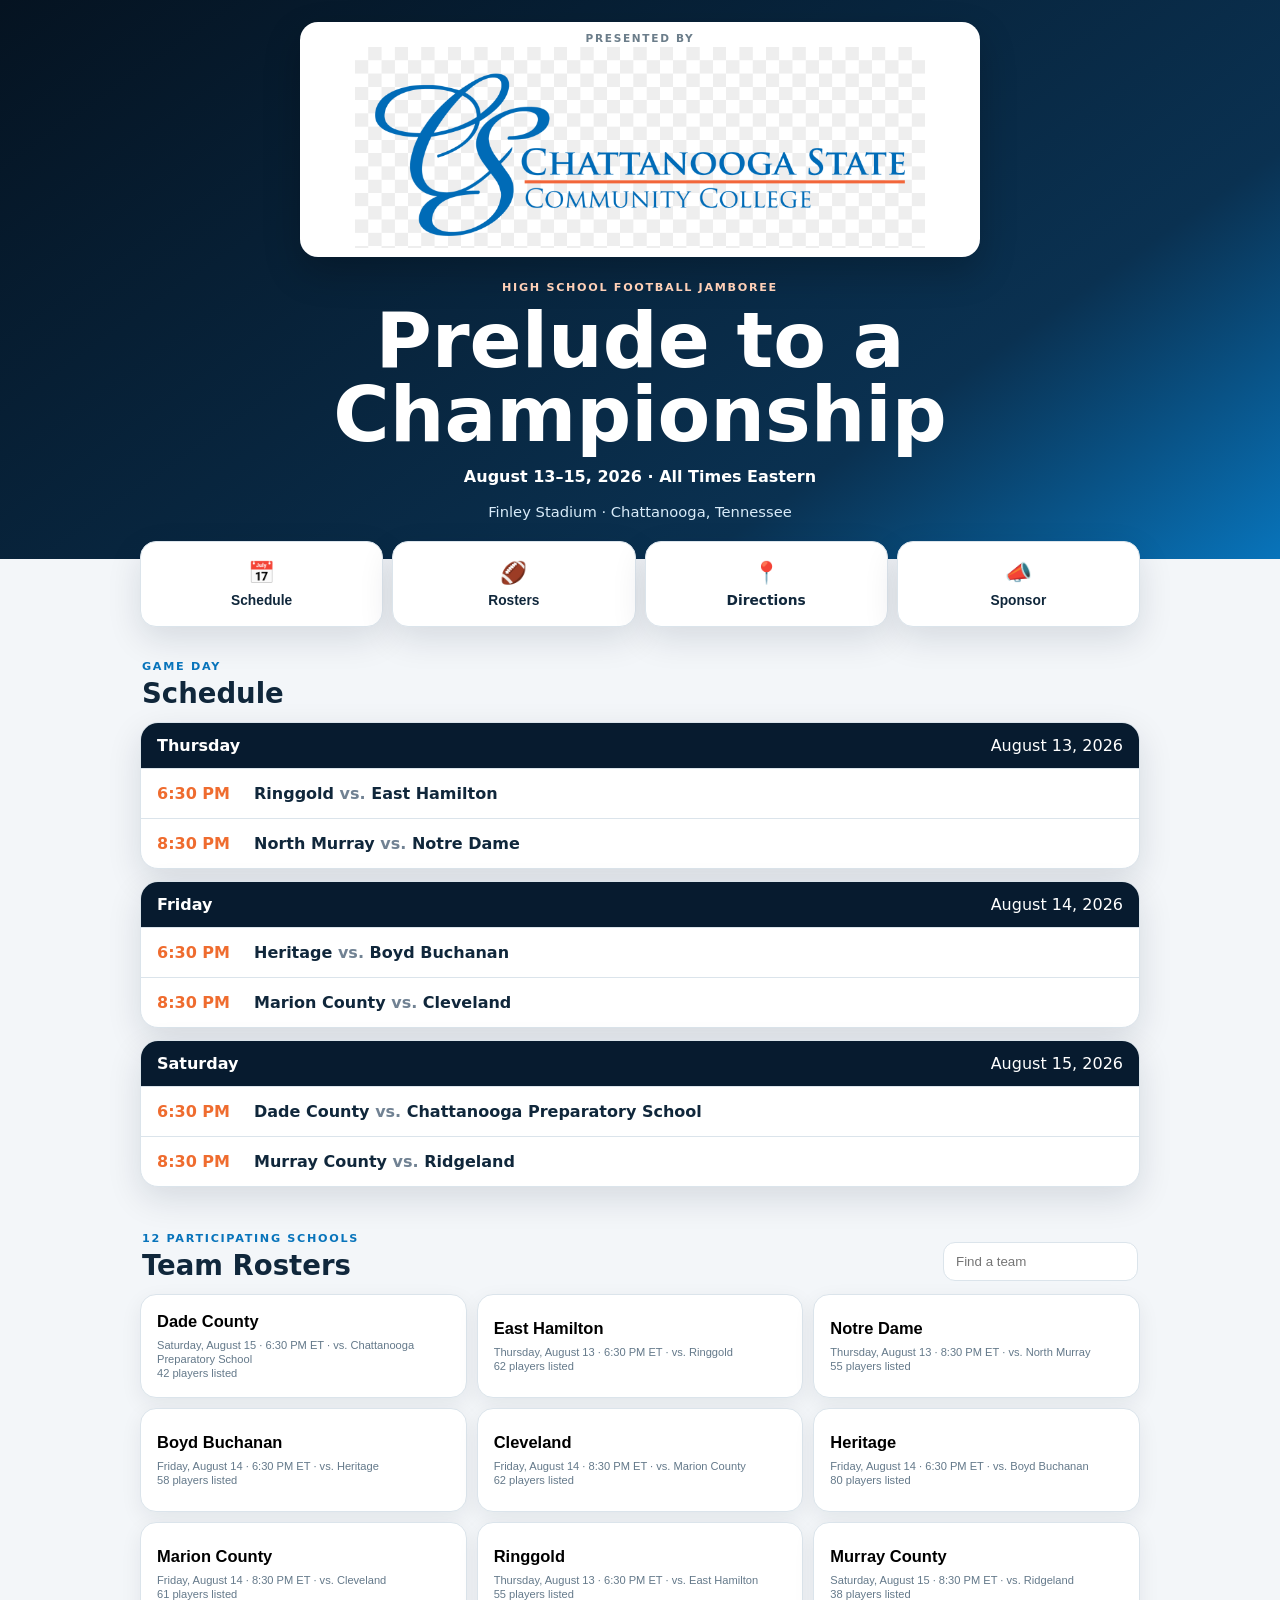
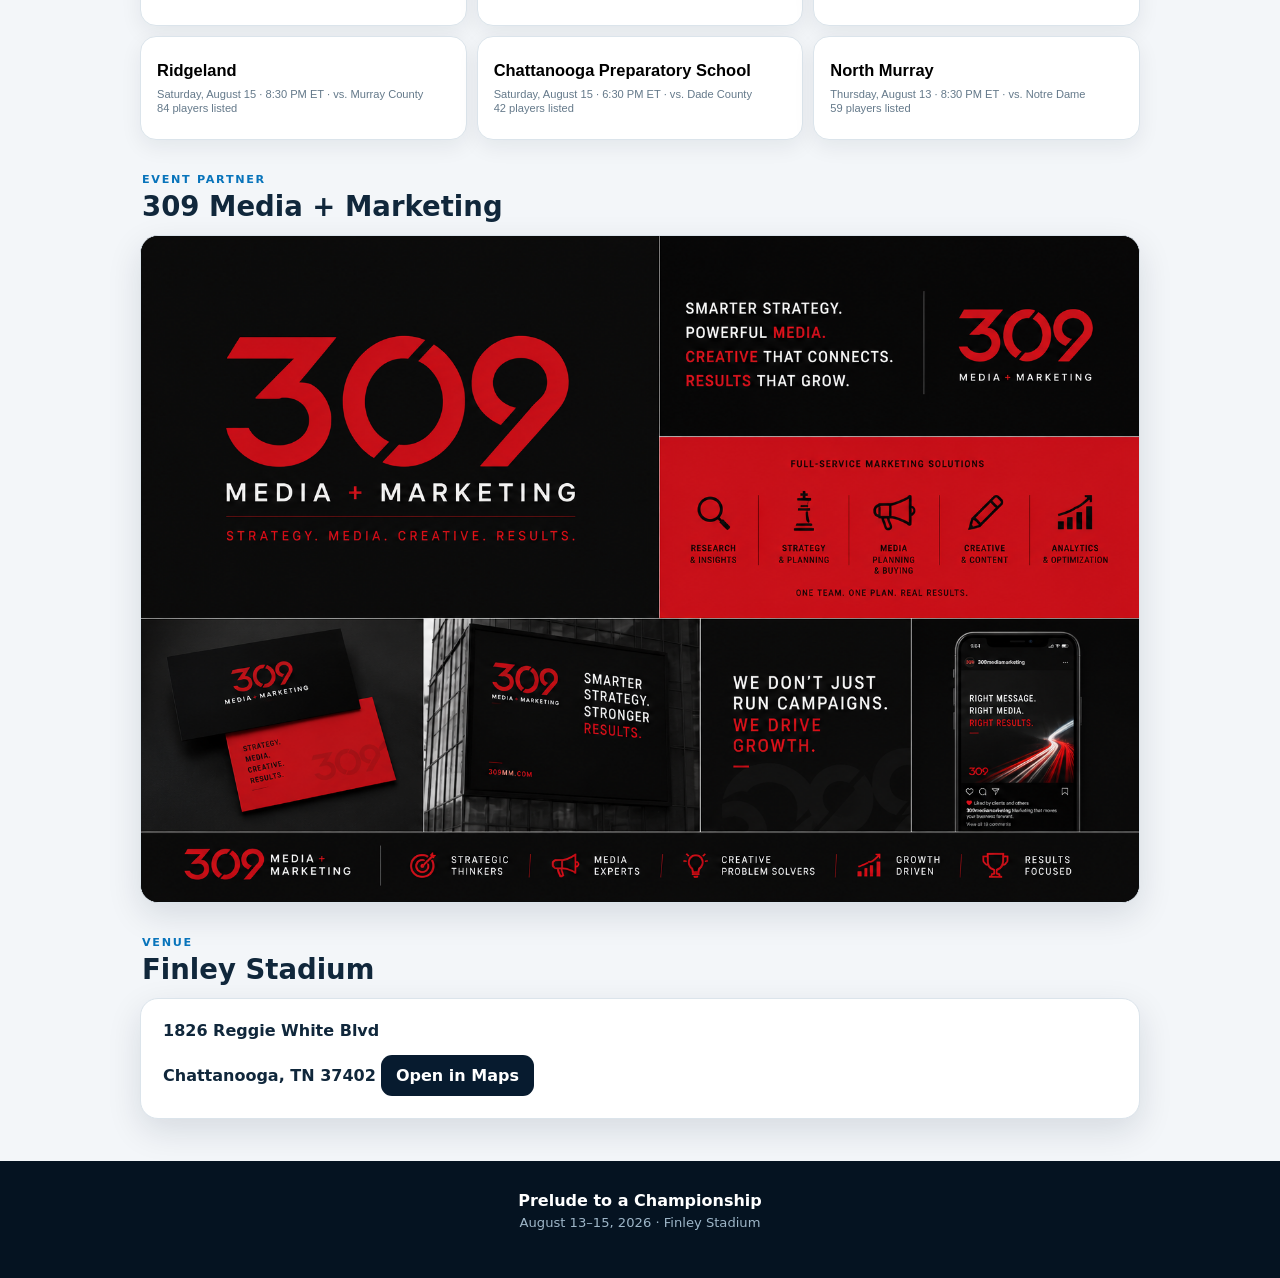
==== index.html @ 8097f587 "Add files via upload" ====
<!doctype html>
<html lang="en">
<head>
<meta charset="utf-8">
<meta name="viewport" content="width=device-width,initial-scale=1,viewport-fit=cover">
<meta name="theme-color" content="#071b2f">
<title>Prelude to a Championship</title>
<link rel="manifest" href="manifest.webmanifest">
<link rel="stylesheet" href="styles.css">
</head>
<body>
<header class="hero">
  <div class="sponsor-card">
    <span>Presented by</span>
    <img src="chattanooga-state.png" alt="Chattanooga State Community College">
  </div>
  <div class="eyebrow">High School Football Jamboree</div>
  <h1>Prelude to a Championship</h1>
  <p class="date">August 13–15, 2026 · All Times Eastern</p>
  <a class="venue" target="_blank" rel="noopener"
     href="https://www.google.com/maps/search/?api=1&query=Finley+Stadium+1826+Reggie+White+Blvd+Chattanooga+TN+37402">
     Finley Stadium · Chattanooga, Tennessee
  </a>
</header>

<main>
  <section class="quick-grid">
    <button data-go="schedule">📅<strong>Schedule</strong></button>
    <button data-go="teams">🏈<strong>Rosters</strong></button>
    <a target="_blank" rel="noopener" href="https://www.google.com/maps/search/?api=1&query=Finley+Stadium+1826+Reggie+White+Blvd+Chattanooga+TN+37402">📍<strong>Directions</strong></a>
    <button data-go="sponsor">📣<strong>Sponsor</strong></button>
  </section>

  <section class="section" id="schedule">
    <div class="heading"><div><span class="kicker">Game day</span><h2>Schedule</h2></div></div>
    <div id="scheduleList"></div>
  </section>

  <section class="section" id="teams">
    <div class="heading">
      <div><span class="kicker">12 participating schools</span><h2>Team Rosters</h2></div>
      <input id="teamSearch" type="search" placeholder="Find a team">
    </div>
    <div class="team-grid" id="teamGrid"></div>
  </section>

  <section class="section" id="sponsor">
    <div class="heading"><div><span class="kicker">Event partner</span><h2>309 Media + Marketing</h2></div></div>
    <div class="sponsor-panel sponsor-309">
      <img src="309-media-marketing.png" alt="309 Media + Marketing">
    </div>
  </section>

  <section class="section">
    <div class="heading"><div><span class="kicker">Venue</span><h2>Finley Stadium</h2></div></div>
    <div class="venue-card">
      <strong>1826 Reggie White Blvd<br>Chattanooga, TN 37402</strong>
      <a target="_blank" rel="noopener" href="https://www.google.com/maps/search/?api=1&query=Finley+Stadium+1826+Reggie+White+Blvd+Chattanooga+TN+37402">Open in Maps</a>
    </div>
  </section>
</main>

<dialog id="rosterDialog">
  <div class="dialog-head">
    <div><span class="kicker">Official 2026 roster</span><h2 id="teamName"></h2><p id="matchup"></p></div>
    <button id="closeDialog" aria-label="Close">✕</button>
  </div>
  <div class="search-row"><input id="playerSearch" type="search" placeholder="Search player, #, position"></div>
  <div id="rosterCount" class="count"></div>
  <div class="table-wrap">
    <table>
      <thead><tr><th>#</th><th>Player</th><th>Pos.</th><th>Grade</th></tr></thead>
      <tbody id="rosterBody"></tbody>
    </table>
  </div>
</dialog>

<footer><strong>Prelude to a Championship</strong><span>August 13–15, 2026 · Finley Stadium</span></footer>
<script src="data.js"></script>
<script src="app.js"></script>
</body>
</html>
---- styles.css ----
:root{--navy:#071b2f;--blue:#0874bb;--orange:#ef6c2f;--paper:#fff;--bg:#f3f6f9;--ink:#10273b;--muted:#64798a;--line:#dbe4eb;--shadow:0 12px 34px rgba(7,27,47,.12)}
*{box-sizing:border-box}html{scroll-behavior:smooth}body{margin:0;font-family:Inter,system-ui,-apple-system,Segoe UI,sans-serif;color:var(--ink);background:var(--bg)}
.hero{background:linear-gradient(145deg,#051321,#0a3151 72%,#0874bb);color:#fff;text-align:center;padding:22px 16px 38px}
.sponsor-card{max-width:680px;margin:0 auto 24px;background:#fff;border-radius:18px;padding:10px 16px 9px;box-shadow:0 15px 36px rgba(0,0,0,.22)}
.sponsor-card span{display:block;color:#6b7d8a;text-transform:uppercase;letter-spacing:.16em;font-weight:800;font-size:.66rem;margin-bottom:3px}
.sponsor-card img{display:block;width:min(570px,100%);margin:auto}.eyebrow,.kicker{text-transform:uppercase;letter-spacing:.15em;font-size:.7rem;font-weight:900}
.eyebrow{color:#ffd0b7}.kicker{color:var(--blue)}h1{font-size:clamp(2.2rem,8vw,4.8rem);line-height:.96;margin:10px auto 12px;max-width:900px}.date{font-weight:800}
.venue{color:#d8ebf9;text-decoration:none;font-size:.92rem}main{width:min(1000px,calc(100% - 20px));margin:-18px auto 42px}
.quick-grid{display:grid;grid-template-columns:repeat(4,1fr);gap:9px}.quick-grid a,.quick-grid button{border:1px solid var(--line);background:#fff;border-radius:16px;min-height:86px;box-shadow:var(--shadow);color:var(--ink);text-decoration:none;display:flex;flex-direction:column;align-items:center;justify-content:center;gap:7px;font-size:1.35rem;cursor:pointer}
.quick-grid strong{font-size:.86rem}.section{padding-top:28px;scroll-margin-top:8px}.heading{display:flex;justify-content:space-between;align-items:end;gap:14px;margin:0 2px 13px}h2{margin:3px 0 0;font-size:1.72rem}
.heading input,.search-row input{border:1px solid var(--line);background:#fff;border-radius:12px;padding:11px 12px;min-width:155px}
.day{background:#fff;border:1px solid var(--line);border-radius:18px;box-shadow:var(--shadow);overflow:hidden;margin-bottom:12px}.day-head{background:var(--navy);color:#fff;padding:13px 16px;display:flex;justify-content:space-between}.game{display:grid;grid-template-columns:85px 1fr;gap:12px;padding:15px 16px;border-top:1px solid var(--line)}.game-time{font-weight:900;color:var(--orange)}.game-teams{font-weight:900}
.team-grid{display:grid;grid-template-columns:repeat(3,1fr);gap:10px}.team-card{border:1px solid var(--line);background:#fff;border-radius:16px;padding:16px;text-align:left;box-shadow:0 7px 21px rgba(7,27,47,.07);cursor:pointer;min-height:104px}.team-card strong{display:block;font-size:1.03rem}.team-card small{display:block;color:var(--muted);margin-top:7px;line-height:1.3}
.sponsor-panel,.venue-card{background:#fff;border:1px solid var(--line);border-radius:18px;box-shadow:var(--shadow);padding:22px}.sponsor-panel img{display:block;width:min(650px,100%);margin:auto}.venue-card a{display:inline-block;margin-top:15px;background:var(--navy);color:#fff;padding:11px 15px;border-radius:11px;text-decoration:none;font-weight:800}
dialog{width:min(760px,calc(100% - 14px));max-height:92vh;border:0;border-radius:20px;padding:0;box-shadow:0 26px 80px rgba(0,0,0,.36)}dialog::backdrop{background:rgba(2,11,19,.76)}
.dialog-head{position:sticky;top:0;background:#fff;z-index:3;display:flex;justify-content:space-between;align-items:start;gap:12px;padding:18px 18px 10px;border-bottom:1px solid var(--line)}.dialog-head p{margin:7px 0 0;color:var(--muted);font-size:.88rem}.dialog-head button{border:0;background:#e9eef2;border-radius:999px;width:40px;height:40px;cursor:pointer}
.search-row{padding:12px 18px 4px}.search-row input{width:100%}.count{padding:7px 18px 10px;color:var(--muted);font-size:.82rem}.table-wrap{padding:0 12px 18px;overflow:auto}table{width:100%;border-collapse:collapse;background:#fff}th,td{padding:11px 8px;border-bottom:1px solid var(--line);text-align:left}th{font-size:.72rem;text-transform:uppercase;letter-spacing:.08em;color:var(--muted);position:sticky;top:0;background:#fff}td:first-child{font-weight:900;color:var(--blue);width:45px}td:nth-child(2){font-weight:800}
footer{background:#051321;color:#fff;padding:30px 18px 48px;text-align:center;display:flex;flex-direction:column;gap:5px}footer span{color:#9eb6c8;font-size:.82rem}
@media(max-width:700px){.quick-grid{grid-template-columns:repeat(2,1fr)}.team-grid{grid-template-columns:repeat(2,1fr)}}@media(max-width:430px){main{width:calc(100% - 14px)}.team-grid{grid-template-columns:1fr}.heading{align-items:center}.heading input{max-width:44vw}.game{grid-template-columns:74px 1fr}th,td{padding:10px 6px;font-size:.87rem}}

.sponsor-309{padding:0;overflow:hidden;background:#080808}.sponsor-309 img{width:100%;height:auto;display:block;margin:0}
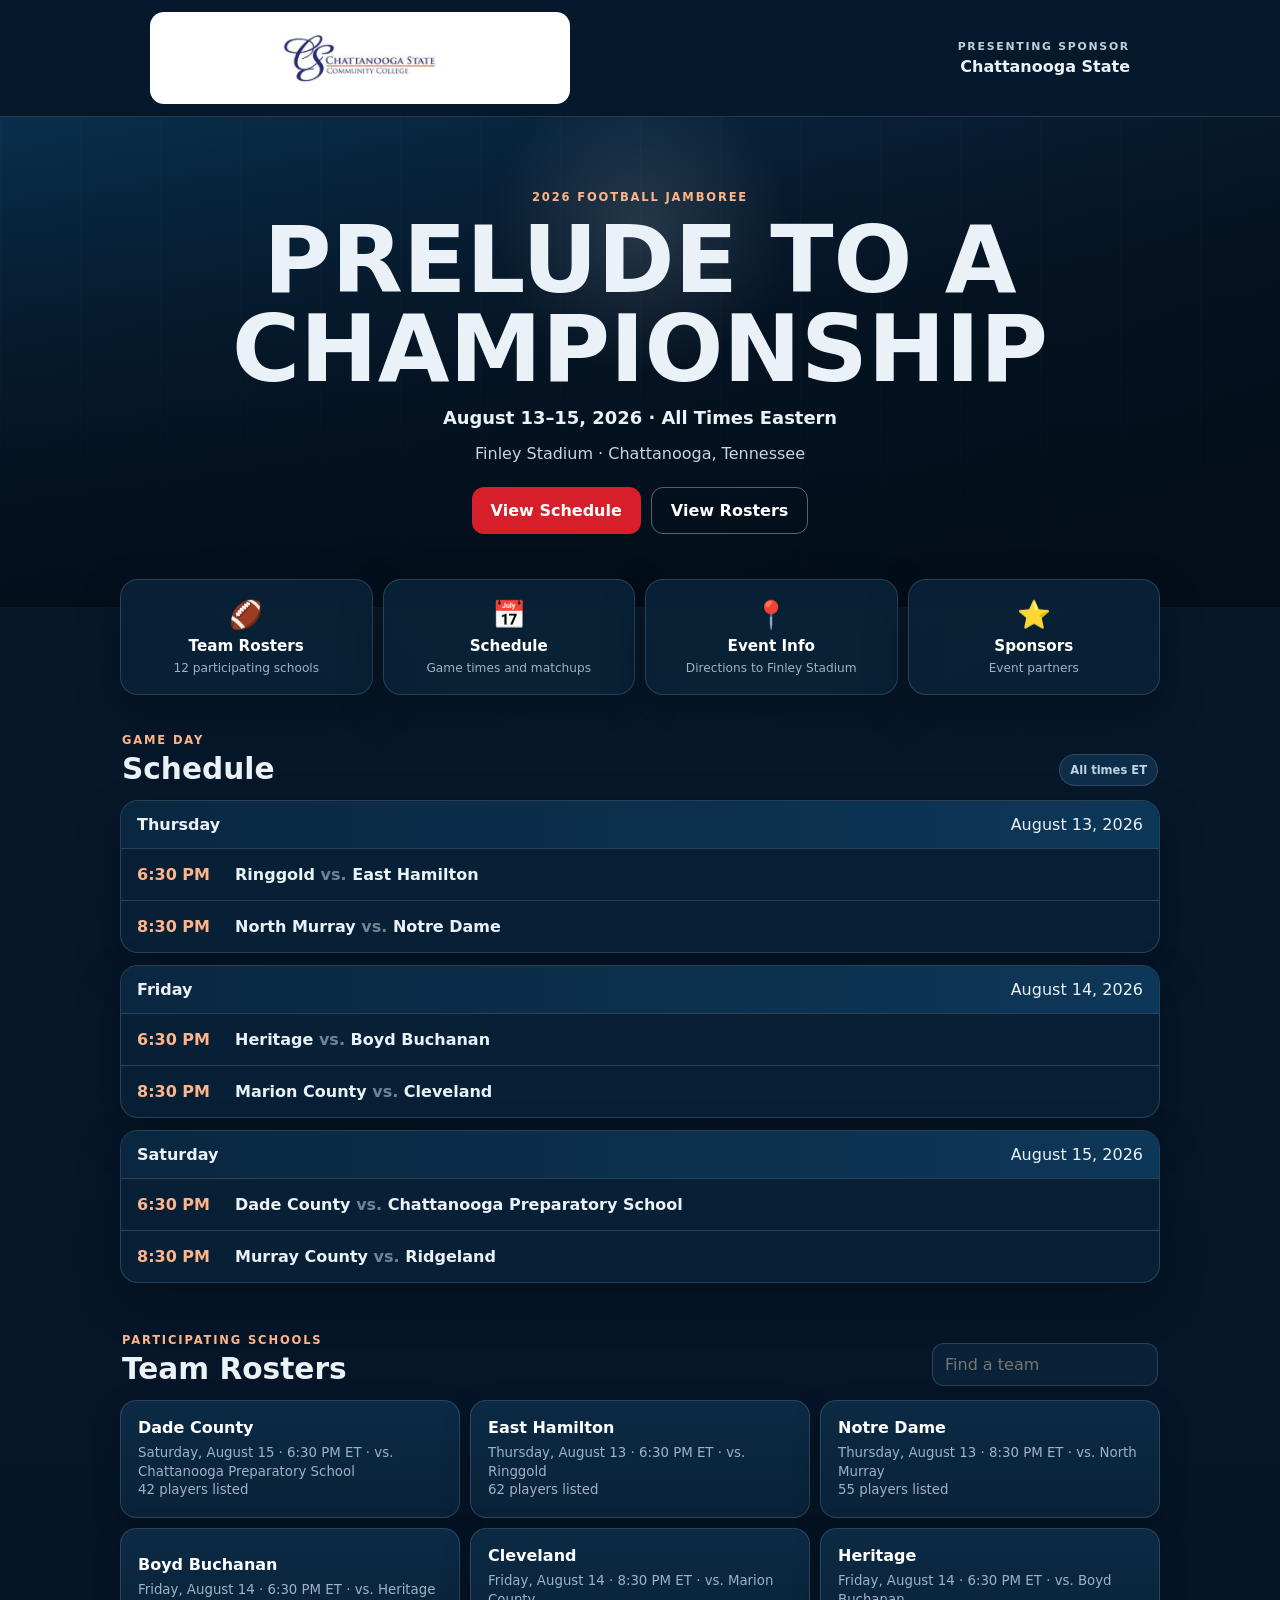
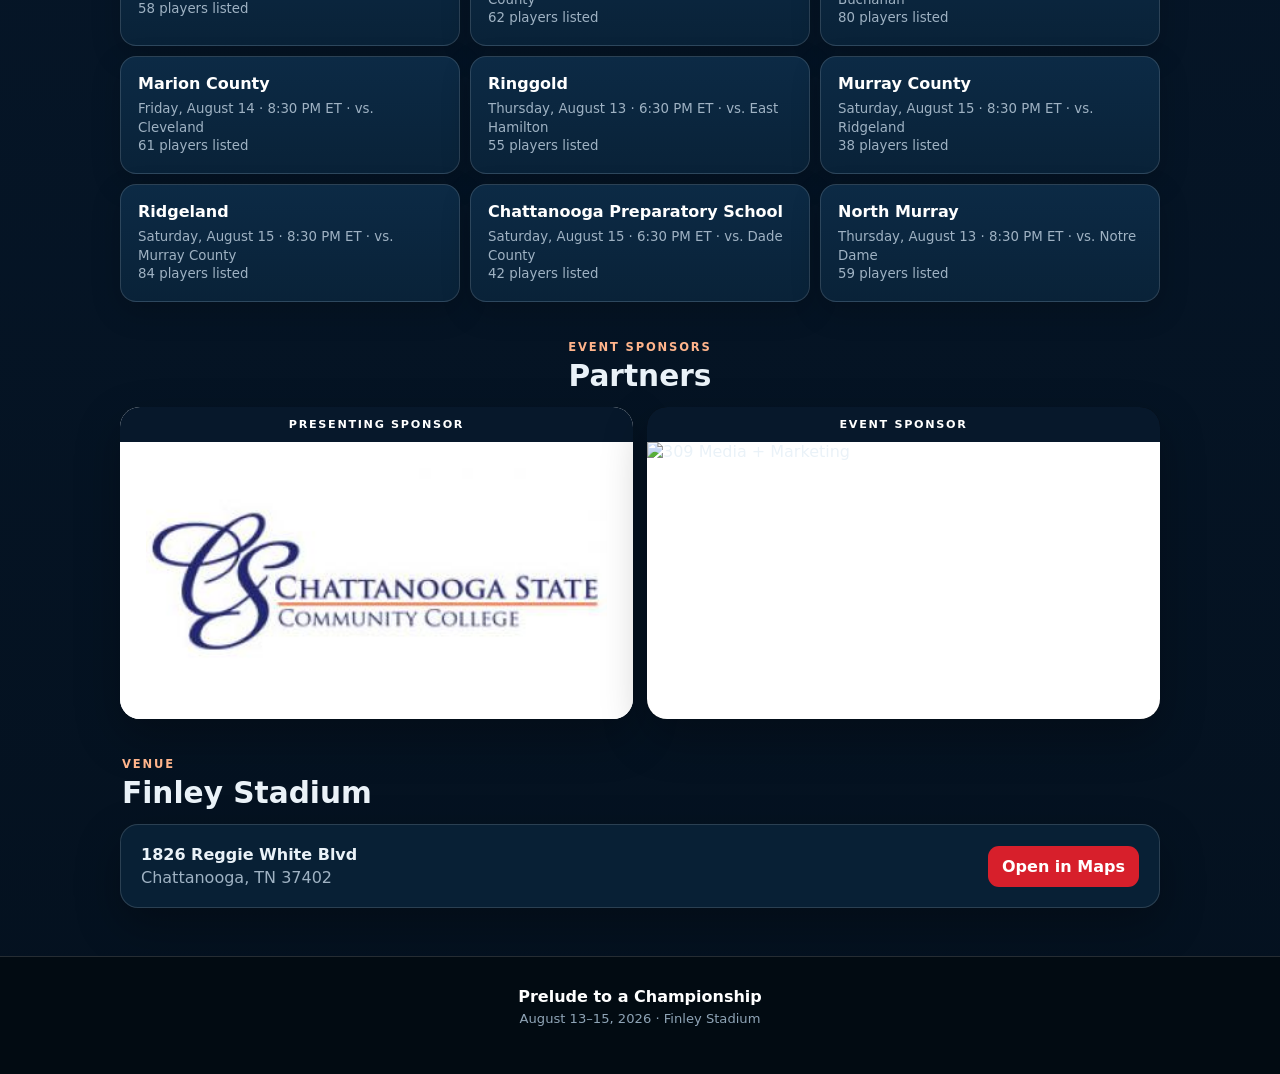
==== commit bc74262d: "Add files via upload" ====
--- a/index.html
+++ b/index.html
@@ -3,58 +3,71 @@
 <head>
 <meta charset="utf-8">
 <meta name="viewport" content="width=device-width,initial-scale=1,viewport-fit=cover">
-<meta name="theme-color" content="#071b2f">
+<meta name="theme-color" content="#06182b">
 <title>Prelude to a Championship</title>
 <link rel="manifest" href="manifest.webmanifest">
 <link rel="stylesheet" href="styles.css">
 </head>
 <body>
-<header class="hero">
-  <div class="sponsor-card">
-    <span>Presented by</span>
-    <img src="chattanooga-state.png" alt="Chattanooga State Community College">
+<header class="topbar">
+  <div class="presenting-card">
+    <img src="chattanooga-state.jpg" alt="Chattanooga State Community College">
+    <div><span>Presenting Sponsor</span><strong>Chattanooga State</strong></div>
   </div>
-  <div class="eyebrow">High School Football Jamboree</div>
-  <h1>Prelude to a Championship</h1>
-  <p class="date">August 13–15, 2026 · All Times Eastern</p>
-  <a class="venue" target="_blank" rel="noopener"
-     href="https://www.google.com/maps/search/?api=1&query=Finley+Stadium+1826+Reggie+White+Blvd+Chattanooga+TN+37402">
-     Finley Stadium · Chattanooga, Tennessee
-  </a>
 </header>
+
+<section class="hero">
+  <div class="hero-content">
+    <div class="eyebrow">2026 Football Jamboree</div>
+    <h1>Prelude to a Championship</h1>
+    <p class="hero-date">August 13–15, 2026 · All Times Eastern</p>
+    <p class="hero-venue">Finley Stadium · Chattanooga, Tennessee</p>
+    <div class="hero-actions">
+      <button data-go="schedule">View Schedule</button>
+      <button class="secondary" data-go="teams">View Rosters</button>
+    </div>
+  </div>
+</section>
 
 <main>
   <section class="quick-grid">
-    <button data-go="schedule">📅<strong>Schedule</strong></button>
-    <button data-go="teams">🏈<strong>Rosters</strong></button>
-    <a target="_blank" rel="noopener" href="https://www.google.com/maps/search/?api=1&query=Finley+Stadium+1826+Reggie+White+Blvd+Chattanooga+TN+37402">📍<strong>Directions</strong></a>
-    <button data-go="sponsor">📣<strong>Sponsor</strong></button>
+    <button data-go="teams"><span>🏈</span><strong>Team Rosters</strong><small>12 participating schools</small></button>
+    <button data-go="schedule"><span>📅</span><strong>Schedule</strong><small>Game times and matchups</small></button>
+    <a target="_blank" rel="noopener" href="https://www.google.com/maps/search/?api=1&query=Finley+Stadium+1826+Reggie+White+Blvd+Chattanooga+TN+37402"><span>📍</span><strong>Event Info</strong><small>Directions to Finley Stadium</small></a>
+    <button data-go="sponsors"><span>⭐</span><strong>Sponsors</strong><small>Event partners</small></button>
   </section>
 
   <section class="section" id="schedule">
-    <div class="heading"><div><span class="kicker">Game day</span><h2>Schedule</h2></div></div>
+    <div class="section-head"><div><span class="kicker">Game Day</span><h2>Schedule</h2></div><span class="pill">All times ET</span></div>
     <div id="scheduleList"></div>
   </section>
 
   <section class="section" id="teams">
-    <div class="heading">
-      <div><span class="kicker">12 participating schools</span><h2>Team Rosters</h2></div>
+    <div class="section-head">
+      <div><span class="kicker">Participating Schools</span><h2>Team Rosters</h2></div>
       <input id="teamSearch" type="search" placeholder="Find a team">
     </div>
     <div class="team-grid" id="teamGrid"></div>
   </section>
 
-  <section class="section" id="sponsor">
-    <div class="heading"><div><span class="kicker">Event partner</span><h2>309 Media + Marketing</h2></div></div>
-    <div class="sponsor-panel sponsor-309">
-      <img src="309-media-marketing.png" alt="309 Media + Marketing">
+  <section class="section" id="sponsors">
+    <div class="section-head centered"><div><span class="kicker">Event Sponsors</span><h2>Partners</h2></div></div>
+    <div class="sponsor-grid">
+      <article class="sponsor-card sponsor-presenting">
+        <div class="sponsor-label">Presenting Sponsor</div>
+        <img src="chattanooga-state.jpg" alt="Chattanooga State Community College">
+      </article>
+      <article class="sponsor-card sponsor-event">
+        <div class="sponsor-label">Event Sponsor</div>
+        <img src="309-media-marketing.png" alt="309 Media + Marketing">
+      </article>
     </div>
   </section>
 
   <section class="section">
-    <div class="heading"><div><span class="kicker">Venue</span><h2>Finley Stadium</h2></div></div>
+    <div class="section-head"><div><span class="kicker">Venue</span><h2>Finley Stadium</h2></div></div>
     <div class="venue-card">
-      <strong>1826 Reggie White Blvd<br>Chattanooga, TN 37402</strong>
+      <div><strong>1826 Reggie White Blvd</strong><span>Chattanooga, TN 37402</span></div>
       <a target="_blank" rel="noopener" href="https://www.google.com/maps/search/?api=1&query=Finley+Stadium+1826+Reggie+White+Blvd+Chattanooga+TN+37402">Open in Maps</a>
     </div>
   </section>
@@ -62,16 +75,13 @@
 
 <dialog id="rosterDialog">
   <div class="dialog-head">
-    <div><span class="kicker">Official 2026 roster</span><h2 id="teamName"></h2><p id="matchup"></p></div>
+    <div><span class="kicker">Official 2026 Roster</span><h2 id="teamName"></h2><p id="matchup"></p></div>
     <button id="closeDialog" aria-label="Close">✕</button>
   </div>
   <div class="search-row"><input id="playerSearch" type="search" placeholder="Search player, #, position"></div>
   <div id="rosterCount" class="count"></div>
   <div class="table-wrap">
-    <table>
-      <thead><tr><th>#</th><th>Player</th><th>Pos.</th><th>Grade</th></tr></thead>
-      <tbody id="rosterBody"></tbody>
-    </table>
+    <table><thead><tr><th>#</th><th>Player</th><th>Pos.</th><th>Grade</th></tr></thead><tbody id="rosterBody"></tbody></table>
   </div>
 </dialog>
 
@@ -79,4 +89,4 @@
 <script src="data.js"></script>
 <script src="app.js"></script>
 </body>
-</html>
+</html>
--- a/styles.css
+++ b/styles.css
@@ -1,21 +1,14 @@
-:root{--navy:#071b2f;--blue:#0874bb;--orange:#ef6c2f;--paper:#fff;--bg:#f3f6f9;--ink:#10273b;--muted:#64798a;--line:#dbe4eb;--shadow:0 12px 34px rgba(7,27,47,.12)}
-*{box-sizing:border-box}html{scroll-behavior:smooth}body{margin:0;font-family:Inter,system-ui,-apple-system,Segoe UI,sans-serif;color:var(--ink);background:var(--bg)}
-.hero{background:linear-gradient(145deg,#051321,#0a3151 72%,#0874bb);color:#fff;text-align:center;padding:22px 16px 38px}
-.sponsor-card{max-width:680px;margin:0 auto 24px;background:#fff;border-radius:18px;padding:10px 16px 9px;box-shadow:0 15px 36px rgba(0,0,0,.22)}
-.sponsor-card span{display:block;color:#6b7d8a;text-transform:uppercase;letter-spacing:.16em;font-weight:800;font-size:.66rem;margin-bottom:3px}
-.sponsor-card img{display:block;width:min(570px,100%);margin:auto}.eyebrow,.kicker{text-transform:uppercase;letter-spacing:.15em;font-size:.7rem;font-weight:900}
-.eyebrow{color:#ffd0b7}.kicker{color:var(--blue)}h1{font-size:clamp(2.2rem,8vw,4.8rem);line-height:.96;margin:10px auto 12px;max-width:900px}.date{font-weight:800}
-.venue{color:#d8ebf9;text-decoration:none;font-size:.92rem}main{width:min(1000px,calc(100% - 20px));margin:-18px auto 42px}
-.quick-grid{display:grid;grid-template-columns:repeat(4,1fr);gap:9px}.quick-grid a,.quick-grid button{border:1px solid var(--line);background:#fff;border-radius:16px;min-height:86px;box-shadow:var(--shadow);color:var(--ink);text-decoration:none;display:flex;flex-direction:column;align-items:center;justify-content:center;gap:7px;font-size:1.35rem;cursor:pointer}
-.quick-grid strong{font-size:.86rem}.section{padding-top:28px;scroll-margin-top:8px}.heading{display:flex;justify-content:space-between;align-items:end;gap:14px;margin:0 2px 13px}h2{margin:3px 0 0;font-size:1.72rem}
-.heading input,.search-row input{border:1px solid var(--line);background:#fff;border-radius:12px;padding:11px 12px;min-width:155px}
-.day{background:#fff;border:1px solid var(--line);border-radius:18px;box-shadow:var(--shadow);overflow:hidden;margin-bottom:12px}.day-head{background:var(--navy);color:#fff;padding:13px 16px;display:flex;justify-content:space-between}.game{display:grid;grid-template-columns:85px 1fr;gap:12px;padding:15px 16px;border-top:1px solid var(--line)}.game-time{font-weight:900;color:var(--orange)}.game-teams{font-weight:900}
-.team-grid{display:grid;grid-template-columns:repeat(3,1fr);gap:10px}.team-card{border:1px solid var(--line);background:#fff;border-radius:16px;padding:16px;text-align:left;box-shadow:0 7px 21px rgba(7,27,47,.07);cursor:pointer;min-height:104px}.team-card strong{display:block;font-size:1.03rem}.team-card small{display:block;color:var(--muted);margin-top:7px;line-height:1.3}
-.sponsor-panel,.venue-card{background:#fff;border:1px solid var(--line);border-radius:18px;box-shadow:var(--shadow);padding:22px}.sponsor-panel img{display:block;width:min(650px,100%);margin:auto}.venue-card a{display:inline-block;margin-top:15px;background:var(--navy);color:#fff;padding:11px 15px;border-radius:11px;text-decoration:none;font-weight:800}
-dialog{width:min(760px,calc(100% - 14px));max-height:92vh;border:0;border-radius:20px;padding:0;box-shadow:0 26px 80px rgba(0,0,0,.36)}dialog::backdrop{background:rgba(2,11,19,.76)}
-.dialog-head{position:sticky;top:0;background:#fff;z-index:3;display:flex;justify-content:space-between;align-items:start;gap:12px;padding:18px 18px 10px;border-bottom:1px solid var(--line)}.dialog-head p{margin:7px 0 0;color:var(--muted);font-size:.88rem}.dialog-head button{border:0;background:#e9eef2;border-radius:999px;width:40px;height:40px;cursor:pointer}
-.search-row{padding:12px 18px 4px}.search-row input{width:100%}.count{padding:7px 18px 10px;color:var(--muted);font-size:.82rem}.table-wrap{padding:0 12px 18px;overflow:auto}table{width:100%;border-collapse:collapse;background:#fff}th,td{padding:11px 8px;border-bottom:1px solid var(--line);text-align:left}th{font-size:.72rem;text-transform:uppercase;letter-spacing:.08em;color:var(--muted);position:sticky;top:0;background:#fff}td:first-child{font-weight:900;color:var(--blue);width:45px}td:nth-child(2){font-weight:800}
-footer{background:#051321;color:#fff;padding:30px 18px 48px;text-align:center;display:flex;flex-direction:column;gap:5px}footer span{color:#9eb6c8;font-size:.82rem}
-@media(max-width:700px){.quick-grid{grid-template-columns:repeat(2,1fr)}.team-grid{grid-template-columns:repeat(2,1fr)}}@media(max-width:430px){main{width:calc(100% - 14px)}.team-grid{grid-template-columns:1fr}.heading{align-items:center}.heading input{max-width:44vw}.game{grid-template-columns:74px 1fr}th,td{padding:10px 6px;font-size:.87rem}}
-
-.sponsor-309{padding:0;overflow:hidden;background:#080808}.sponsor-309 img{width:100%;height:auto;display:block;margin:0}
+ :root{--navy:#06182b;--navy2:#0b2b49;--red:#d71f2b;--ink:#eaf2f8;--muted:#9fb2c3;--line:rgba(255,255,255,.14);--shadow:0 18px 45px rgba(0,0,0,.28)}
+*{box-sizing:border-box}html{scroll-behavior:smooth}body{margin:0;font-family:Inter,system-ui,-apple-system,BlinkMacSystemFont,"Segoe UI",sans-serif;color:var(--ink);background:radial-gradient(circle at 50% 0%,rgba(40,90,130,.22),transparent 28%),linear-gradient(180deg,#07182a 0%,#06172a 40%,#04111f 100%)}button,input{font:inherit}
+.topbar{background:#06182b;border-bottom:1px solid var(--line);padding:12px 16px}.presenting-card{width:min(980px,100%);margin:auto;display:flex;align-items:center;justify-content:space-between;gap:18px}.presenting-card img{width:min(420px,62vw);max-height:92px;object-fit:contain;background:#fff;border-radius:14px;padding:8px 12px}.presenting-card div{text-align:right}.presenting-card span{display:block;text-transform:uppercase;letter-spacing:.16em;color:#bcd0df;font-size:.68rem;font-weight:900}.presenting-card strong{display:block;margin-top:4px}
+.hero{min-height:490px;display:grid;place-items:center;text-align:center;background:radial-gradient(circle at 50% 22%,rgba(255,255,255,.12),transparent 20%),linear-gradient(180deg,rgba(3,14,26,.12),rgba(3,14,26,.92)),repeating-linear-gradient(90deg,rgba(255,255,255,.025) 0 1px,transparent 1px 80px),linear-gradient(160deg,#0a3454 0%,#07182b 52%,#020b12 100%)}.hero-content{padding:38px 18px;max-width:900px}.eyebrow,.kicker{text-transform:uppercase;letter-spacing:.16em;font-size:.72rem;font-weight:900;color:#ffb48b}h1{font-size:clamp(2.6rem,8vw,5.8rem);line-height:.95;margin:12px auto 14px;text-transform:uppercase}.hero-date{font-size:1.12rem;font-weight:800;margin:0 0 6px}.hero-venue{color:#c4d7e4}.hero-actions{display:flex;justify-content:center;gap:10px;flex-wrap:wrap;margin-top:24px}.hero-actions button{border:0;border-radius:12px;padding:13px 19px;font-weight:900;cursor:pointer;background:var(--red);color:#fff}.hero-actions .secondary{background:transparent;border:1px solid rgba(255,255,255,.35)}
+main{width:min(1040px,calc(100% - 20px));margin:-28px auto 48px}.quick-grid{display:grid;grid-template-columns:repeat(4,1fr);gap:10px}.quick-grid a,.quick-grid button{background:rgba(9,34,55,.96);color:#fff;border:1px solid var(--line);border-radius:18px;min-height:116px;padding:16px 12px;text-decoration:none;display:flex;flex-direction:column;align-items:center;justify-content:center;gap:6px;box-shadow:var(--shadow);cursor:pointer}.quick-grid span{font-size:1.7rem}.quick-grid strong{font-size:.95rem}.quick-grid small{color:var(--muted);font-size:.76rem;text-align:center}
+.section{padding-top:34px;scroll-margin-top:16px}.section-head{display:flex;justify-content:space-between;align-items:end;gap:12px;margin:0 2px 14px}.section-head.centered{justify-content:center;text-align:center}h2{margin:4px 0 0;font-size:1.85rem}.pill{font-size:.72rem;font-weight:800;padding:8px 10px;border-radius:999px;background:#0d2d49;color:#bcd3e3;border:1px solid var(--line)}.section-head input,.search-row input{border:1px solid var(--line);background:#0a2238;color:#fff;border-radius:12px;padding:11px 12px;min-width:160px}
+.day{background:rgba(9,34,55,.97);border:1px solid var(--line);border-radius:18px;box-shadow:var(--shadow);overflow:hidden;margin-bottom:12px}.day-head{background:linear-gradient(90deg,#0a2741,#0d3758);padding:14px 16px;display:flex;justify-content:space-between}.game{display:grid;grid-template-columns:86px 1fr;gap:12px;padding:16px;border-top:1px solid var(--line)}.game-time{font-weight:900;color:#ffb48b}.game-teams{font-weight:900}
+.team-grid{display:grid;grid-template-columns:repeat(3,1fr);gap:10px}.team-card{background:linear-gradient(180deg,#0c2a45,#092238);color:#fff;border:1px solid var(--line);border-radius:16px;padding:17px;text-align:left;min-height:108px;box-shadow:0 10px 30px rgba(0,0,0,.18);cursor:pointer}.team-card strong{display:block}.team-card small{display:block;color:var(--muted);margin-top:7px;line-height:1.4}
+.sponsor-grid{display:grid;grid-template-columns:1fr 1fr;gap:14px}.sponsor-card{background:#fff;border-radius:20px;overflow:hidden;box-shadow:var(--shadow);min-height:220px;display:flex;flex-direction:column}.sponsor-label{background:#07182b;color:#fff;text-transform:uppercase;letter-spacing:.15em;font-weight:900;font-size:.7rem;padding:11px 14px;text-align:center}.sponsor-card img{width:100%;height:100%;object-fit:contain;display:block;background:#fff}.sponsor-presenting img{padding:26px}.sponsor-event{background:#070707}.sponsor-event img{object-fit:cover;object-position:center}
+.venue-card{display:flex;justify-content:space-between;align-items:center;gap:14px;background:rgba(9,34,55,.96);border:1px solid var(--line);border-radius:18px;padding:20px;box-shadow:var(--shadow)}.venue-card span{display:block;color:var(--muted);margin-top:4px}.venue-card a{background:var(--red);color:#fff;text-decoration:none;border-radius:11px;padding:11px 14px;font-weight:900;white-space:nowrap}
+dialog{width:min(760px,calc(100% - 14px));max-height:92vh;border:0;border-radius:20px;padding:0;background:#071b2d;color:#fff;box-shadow:0 26px 80px rgba(0,0,0,.5)}dialog::backdrop{background:rgba(1,7,13,.8)}.dialog-head{position:sticky;top:0;background:#071b2d;z-index:3;display:flex;justify-content:space-between;align-items:start;gap:12px;padding:18px 18px 10px;border-bottom:1px solid var(--line)}.dialog-head p{margin:7px 0 0;color:var(--muted);font-size:.88rem}.dialog-head button{border:0;background:#15334b;color:#fff;border-radius:999px;width:40px;height:40px;cursor:pointer}.search-row{padding:12px 18px 4px}.search-row input{width:100%}.count{padding:7px 18px 10px;color:var(--muted);font-size:.82rem}.table-wrap{padding:0 12px 18px;overflow:auto}table{width:100%;border-collapse:collapse}th,td{padding:11px 8px;border-bottom:1px solid var(--line);text-align:left}th{font-size:.72rem;text-transform:uppercase;letter-spacing:.08em;color:var(--muted);position:sticky;top:0;background:#071b2d}td:first-child{font-weight:900;color:#ffb48b;width:45px}td:nth-child(2){font-weight:800}
+footer{background:#020b12;border-top:1px solid var(--line);color:#fff;padding:30px 18px 48px;text-align:center;display:flex;flex-direction:column;gap:5px}footer span{color:#8fa4b6;font-size:.82rem}
+@media(max-width:760px){.presenting-card div{display:none}.quick-grid{grid-template-columns:repeat(2,1fr)}.team-grid{grid-template-columns:repeat(2,1fr)}.sponsor-grid{grid-template-columns:1fr}}
+@media(max-width:460px){main{width:calc(100% - 14px)}.hero{min-height:430px}.team-grid{grid-template-columns:1fr}.section-head{align-items:center}.section-head input{max-width:44vw}.game{grid-template-columns:74px 1fr}.venue-card{align-items:flex-start;flex-direction:column}.venue-card a{width:100%;text-align:center}th,td{padding:10px 6px;font-size:.87rem}}
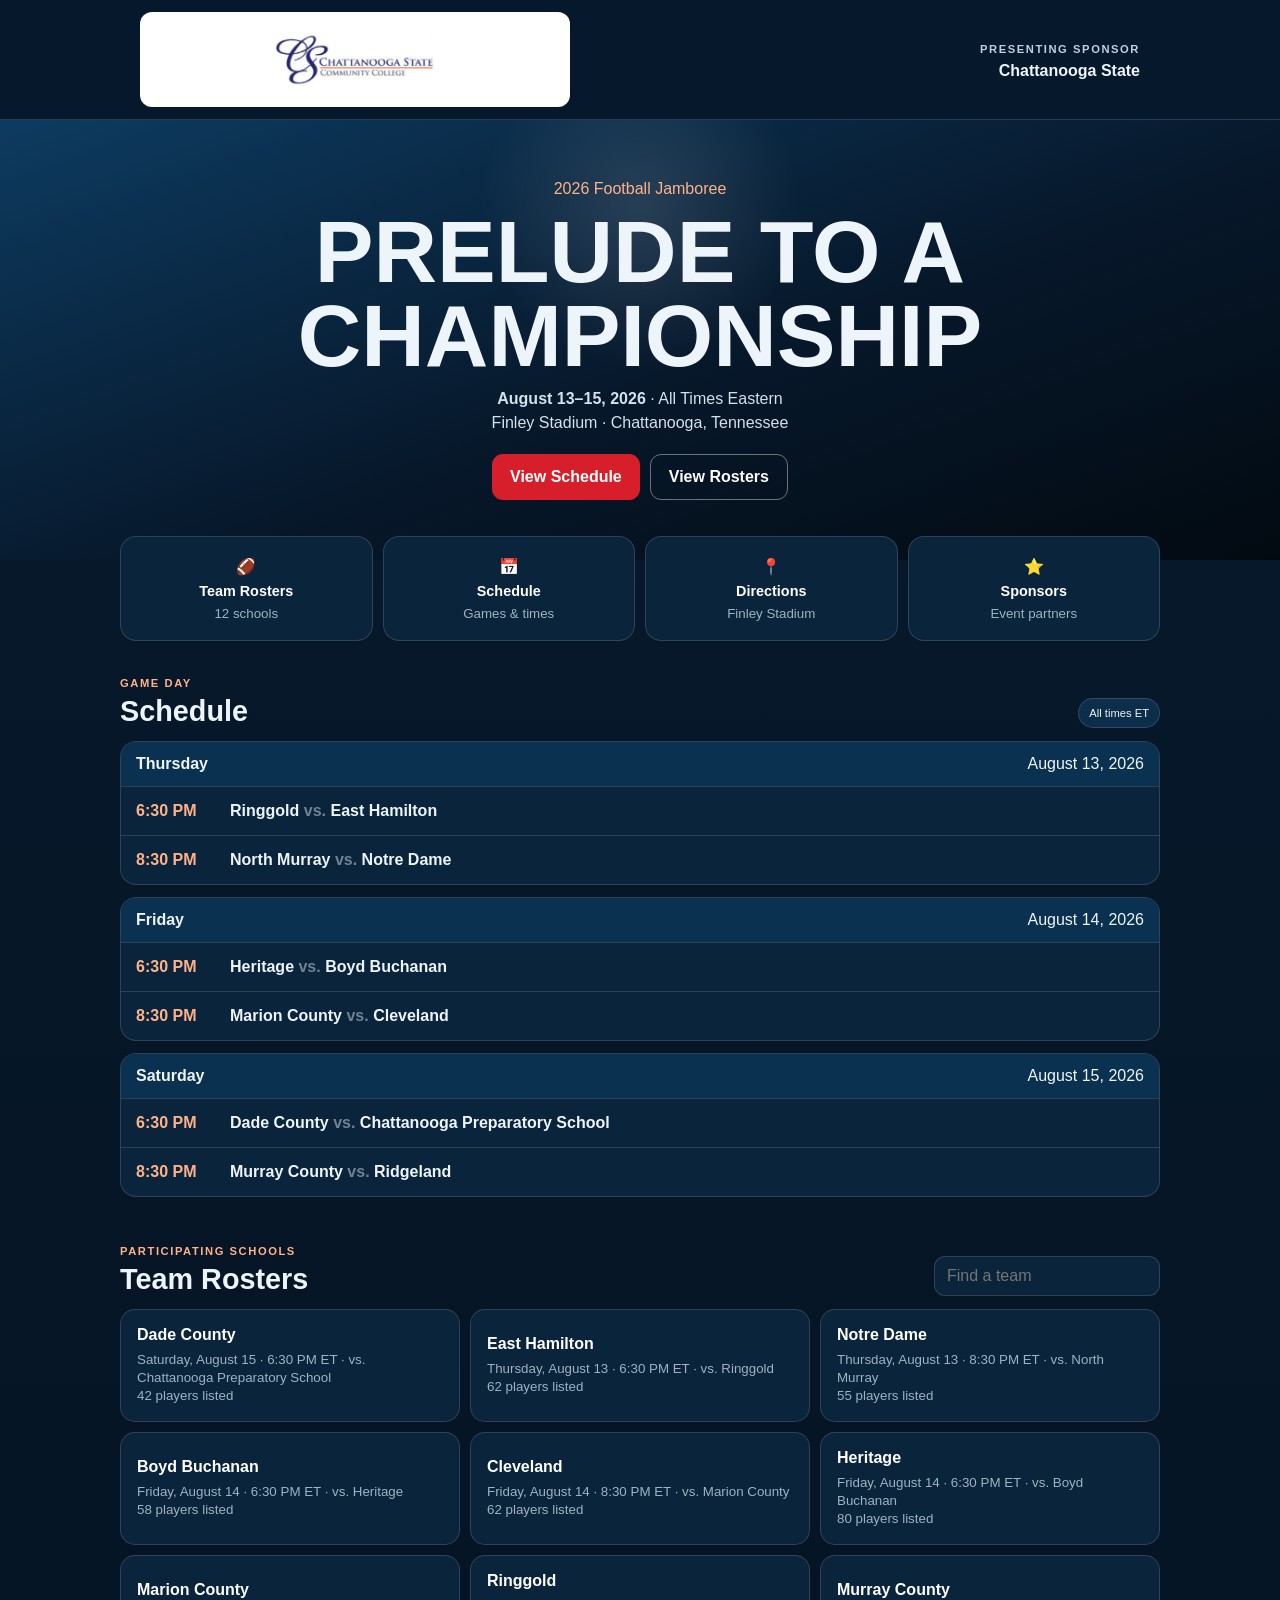
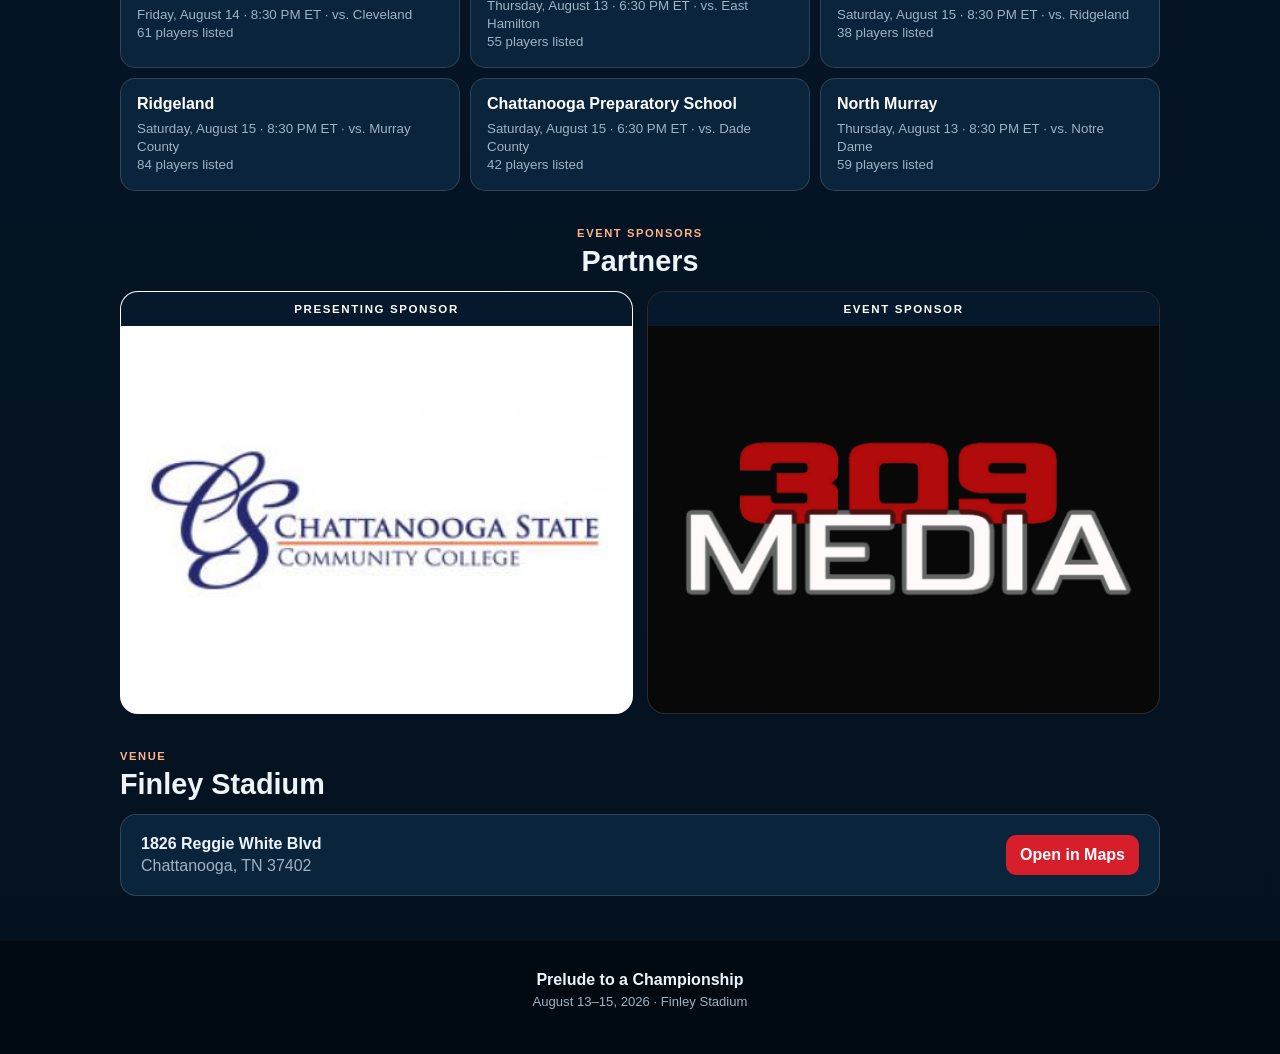
==== commit ceb56d10: "Add files via upload" ====
--- a/index.html
+++ b/index.html
@@ -5,70 +5,69 @@
 <meta name="viewport" content="width=device-width,initial-scale=1,viewport-fit=cover">
 <meta name="theme-color" content="#06182b">
 <title>Prelude to a Championship</title>
-<link rel="manifest" href="manifest.webmanifest">
-<link rel="stylesheet" href="styles.css">
+<link rel="stylesheet" href="styles.css?v=5">
 </head>
 <body>
 <header class="topbar">
-  <div class="presenting-card">
+  <div class="presenting">
     <img src="chattanooga-state.jpg" alt="Chattanooga State Community College">
     <div><span>Presenting Sponsor</span><strong>Chattanooga State</strong></div>
   </div>
 </header>
 
 <section class="hero">
-  <div class="hero-content">
+  <div class="hero-inner">
     <div class="eyebrow">2026 Football Jamboree</div>
     <h1>Prelude to a Championship</h1>
-    <p class="hero-date">August 13–15, 2026 · All Times Eastern</p>
-    <p class="hero-venue">Finley Stadium · Chattanooga, Tennessee</p>
-    <div class="hero-actions">
+    <p><strong>August 13–15, 2026</strong> · All Times Eastern</p>
+    <p>Finley Stadium · Chattanooga, Tennessee</p>
+    <div class="hero-buttons">
       <button data-go="schedule">View Schedule</button>
-      <button class="secondary" data-go="teams">View Rosters</button>
+      <button class="ghost" data-go="teams">View Rosters</button>
     </div>
   </div>
 </section>
 
 <main>
   <section class="quick-grid">
-    <button data-go="teams"><span>🏈</span><strong>Team Rosters</strong><small>12 participating schools</small></button>
-    <button data-go="schedule"><span>📅</span><strong>Schedule</strong><small>Game times and matchups</small></button>
-    <a target="_blank" rel="noopener" href="https://www.google.com/maps/search/?api=1&query=Finley+Stadium+1826+Reggie+White+Blvd+Chattanooga+TN+37402"><span>📍</span><strong>Event Info</strong><small>Directions to Finley Stadium</small></a>
-    <button data-go="sponsors"><span>⭐</span><strong>Sponsors</strong><small>Event partners</small></button>
+    <button data-go="teams">🏈<strong>Team Rosters</strong><small>12 schools</small></button>
+    <button data-go="schedule">📅<strong>Schedule</strong><small>Games & times</small></button>
+    <a href="https://www.google.com/maps/search/?api=1&query=Finley+Stadium+1826+Reggie+White+Blvd+Chattanooga+TN+37402" target="_blank" rel="noopener">📍<strong>Directions</strong><small>Finley Stadium</small></a>
+    <button data-go="sponsors">⭐<strong>Sponsors</strong><small>Event partners</small></button>
   </section>
 
-  <section class="section" id="schedule">
-    <div class="section-head"><div><span class="kicker">Game Day</span><h2>Schedule</h2></div><span class="pill">All times ET</span></div>
+  <section id="schedule" class="section">
+    <div class="heading"><div><span class="kicker">Game Day</span><h2>Schedule</h2></div><span class="pill">All times ET</span></div>
     <div id="scheduleList"></div>
   </section>
 
-  <section class="section" id="teams">
-    <div class="section-head">
+  <section id="teams" class="section">
+    <div class="heading">
       <div><span class="kicker">Participating Schools</span><h2>Team Rosters</h2></div>
       <input id="teamSearch" type="search" placeholder="Find a team">
     </div>
-    <div class="team-grid" id="teamGrid"></div>
+    <div id="teamGrid" class="team-grid"></div>
   </section>
 
-  <section class="section" id="sponsors">
-    <div class="section-head centered"><div><span class="kicker">Event Sponsors</span><h2>Partners</h2></div></div>
+  <section id="sponsors" class="section">
+    <div class="heading centered"><div><span class="kicker">Event Sponsors</span><h2>Partners</h2></div></div>
     <div class="sponsor-grid">
-      <article class="sponsor-card sponsor-presenting">
-        <div class="sponsor-label">Presenting Sponsor</div>
+      <article class="sponsor-card white">
+        <div class="sponsor-title">Presenting Sponsor</div>
         <img src="chattanooga-state.jpg" alt="Chattanooga State Community College">
       </article>
-      <article class="sponsor-card sponsor-event">
-        <div class="sponsor-label">Event Sponsor</div>
-        <img src="309-media-marketing.png" alt="309 Media + Marketing">
+      <article class="sponsor-card black">
+        <div class="sponsor-title">Event Sponsor</div>
+        <img src="2022 309 Logo from Web (6).png" alt="309 Media + Marketing">
       </article>
     </div>
   </section>
 
   <section class="section">
-    <div class="section-head"><div><span class="kicker">Venue</span><h2>Finley Stadium</h2></div></div>
-    <div class="venue-card">
+    <div class="heading"><div><span class="kicker">Venue</span><h2>Finley Stadium</h2></div></div>
+    <div class="venue">
       <div><strong>1826 Reggie White Blvd</strong><span>Chattanooga, TN 37402</span></div>
-      <a target="_blank" rel="noopener" href="https://www.google.com/maps/search/?api=1&query=Finley+Stadium+1826+Reggie+White+Blvd+Chattanooga+TN+37402">Open in Maps</a>
+      <a href="https://www.google.com/maps/search/?api=1&query=Finley+Stadium+1826+Reggie+White+Blvd+Chattanooga+TN+37402" target="_blank" rel="noopener">Open in Maps</a>
     </div>
   </section>
 </main>
@@ -86,7 +85,8 @@
 </dialog>
 
 <footer><strong>Prelude to a Championship</strong><span>August 13–15, 2026 · Finley Stadium</span></footer>
-<script src="data.js"></script>
-<script src="app.js"></script>
+
+<script src="data.js?v=5"></script>
+<script src="app.js?v=5"></script>
 </body>
-</html>+</html>
--- a/styles.css
+++ b/styles.css
@@ -1,14 +1,10 @@
- :root{--navy:#06182b;--navy2:#0b2b49;--red:#d71f2b;--ink:#eaf2f8;--muted:#9fb2c3;--line:rgba(255,255,255,.14);--shadow:0 18px 45px rgba(0,0,0,.28)}
-*{box-sizing:border-box}html{scroll-behavior:smooth}body{margin:0;font-family:Inter,system-ui,-apple-system,BlinkMacSystemFont,"Segoe UI",sans-serif;color:var(--ink);background:radial-gradient(circle at 50% 0%,rgba(40,90,130,.22),transparent 28%),linear-gradient(180deg,#07182a 0%,#06172a 40%,#04111f 100%)}button,input{font:inherit}
-.topbar{background:#06182b;border-bottom:1px solid var(--line);padding:12px 16px}.presenting-card{width:min(980px,100%);margin:auto;display:flex;align-items:center;justify-content:space-between;gap:18px}.presenting-card img{width:min(420px,62vw);max-height:92px;object-fit:contain;background:#fff;border-radius:14px;padding:8px 12px}.presenting-card div{text-align:right}.presenting-card span{display:block;text-transform:uppercase;letter-spacing:.16em;color:#bcd0df;font-size:.68rem;font-weight:900}.presenting-card strong{display:block;margin-top:4px}
-.hero{min-height:490px;display:grid;place-items:center;text-align:center;background:radial-gradient(circle at 50% 22%,rgba(255,255,255,.12),transparent 20%),linear-gradient(180deg,rgba(3,14,26,.12),rgba(3,14,26,.92)),repeating-linear-gradient(90deg,rgba(255,255,255,.025) 0 1px,transparent 1px 80px),linear-gradient(160deg,#0a3454 0%,#07182b 52%,#020b12 100%)}.hero-content{padding:38px 18px;max-width:900px}.eyebrow,.kicker{text-transform:uppercase;letter-spacing:.16em;font-size:.72rem;font-weight:900;color:#ffb48b}h1{font-size:clamp(2.6rem,8vw,5.8rem);line-height:.95;margin:12px auto 14px;text-transform:uppercase}.hero-date{font-size:1.12rem;font-weight:800;margin:0 0 6px}.hero-venue{color:#c4d7e4}.hero-actions{display:flex;justify-content:center;gap:10px;flex-wrap:wrap;margin-top:24px}.hero-actions button{border:0;border-radius:12px;padding:13px 19px;font-weight:900;cursor:pointer;background:var(--red);color:#fff}.hero-actions .secondary{background:transparent;border:1px solid rgba(255,255,255,.35)}
-main{width:min(1040px,calc(100% - 20px));margin:-28px auto 48px}.quick-grid{display:grid;grid-template-columns:repeat(4,1fr);gap:10px}.quick-grid a,.quick-grid button{background:rgba(9,34,55,.96);color:#fff;border:1px solid var(--line);border-radius:18px;min-height:116px;padding:16px 12px;text-decoration:none;display:flex;flex-direction:column;align-items:center;justify-content:center;gap:6px;box-shadow:var(--shadow);cursor:pointer}.quick-grid span{font-size:1.7rem}.quick-grid strong{font-size:.95rem}.quick-grid small{color:var(--muted);font-size:.76rem;text-align:center}
-.section{padding-top:34px;scroll-margin-top:16px}.section-head{display:flex;justify-content:space-between;align-items:end;gap:12px;margin:0 2px 14px}.section-head.centered{justify-content:center;text-align:center}h2{margin:4px 0 0;font-size:1.85rem}.pill{font-size:.72rem;font-weight:800;padding:8px 10px;border-radius:999px;background:#0d2d49;color:#bcd3e3;border:1px solid var(--line)}.section-head input,.search-row input{border:1px solid var(--line);background:#0a2238;color:#fff;border-radius:12px;padding:11px 12px;min-width:160px}
-.day{background:rgba(9,34,55,.97);border:1px solid var(--line);border-radius:18px;box-shadow:var(--shadow);overflow:hidden;margin-bottom:12px}.day-head{background:linear-gradient(90deg,#0a2741,#0d3758);padding:14px 16px;display:flex;justify-content:space-between}.game{display:grid;grid-template-columns:86px 1fr;gap:12px;padding:16px;border-top:1px solid var(--line)}.game-time{font-weight:900;color:#ffb48b}.game-teams{font-weight:900}
-.team-grid{display:grid;grid-template-columns:repeat(3,1fr);gap:10px}.team-card{background:linear-gradient(180deg,#0c2a45,#092238);color:#fff;border:1px solid var(--line);border-radius:16px;padding:17px;text-align:left;min-height:108px;box-shadow:0 10px 30px rgba(0,0,0,.18);cursor:pointer}.team-card strong{display:block}.team-card small{display:block;color:var(--muted);margin-top:7px;line-height:1.4}
-.sponsor-grid{display:grid;grid-template-columns:1fr 1fr;gap:14px}.sponsor-card{background:#fff;border-radius:20px;overflow:hidden;box-shadow:var(--shadow);min-height:220px;display:flex;flex-direction:column}.sponsor-label{background:#07182b;color:#fff;text-transform:uppercase;letter-spacing:.15em;font-weight:900;font-size:.7rem;padding:11px 14px;text-align:center}.sponsor-card img{width:100%;height:100%;object-fit:contain;display:block;background:#fff}.sponsor-presenting img{padding:26px}.sponsor-event{background:#070707}.sponsor-event img{object-fit:cover;object-position:center}
-.venue-card{display:flex;justify-content:space-between;align-items:center;gap:14px;background:rgba(9,34,55,.96);border:1px solid var(--line);border-radius:18px;padding:20px;box-shadow:var(--shadow)}.venue-card span{display:block;color:var(--muted);margin-top:4px}.venue-card a{background:var(--red);color:#fff;text-decoration:none;border-radius:11px;padding:11px 14px;font-weight:900;white-space:nowrap}
-dialog{width:min(760px,calc(100% - 14px));max-height:92vh;border:0;border-radius:20px;padding:0;background:#071b2d;color:#fff;box-shadow:0 26px 80px rgba(0,0,0,.5)}dialog::backdrop{background:rgba(1,7,13,.8)}.dialog-head{position:sticky;top:0;background:#071b2d;z-index:3;display:flex;justify-content:space-between;align-items:start;gap:12px;padding:18px 18px 10px;border-bottom:1px solid var(--line)}.dialog-head p{margin:7px 0 0;color:var(--muted);font-size:.88rem}.dialog-head button{border:0;background:#15334b;color:#fff;border-radius:999px;width:40px;height:40px;cursor:pointer}.search-row{padding:12px 18px 4px}.search-row input{width:100%}.count{padding:7px 18px 10px;color:var(--muted);font-size:.82rem}.table-wrap{padding:0 12px 18px;overflow:auto}table{width:100%;border-collapse:collapse}th,td{padding:11px 8px;border-bottom:1px solid var(--line);text-align:left}th{font-size:.72rem;text-transform:uppercase;letter-spacing:.08em;color:var(--muted);position:sticky;top:0;background:#071b2d}td:first-child{font-weight:900;color:#ffb48b;width:45px}td:nth-child(2){font-weight:800}
-footer{background:#020b12;border-top:1px solid var(--line);color:#fff;padding:30px 18px 48px;text-align:center;display:flex;flex-direction:column;gap:5px}footer span{color:#8fa4b6;font-size:.82rem}
-@media(max-width:760px){.presenting-card div{display:none}.quick-grid{grid-template-columns:repeat(2,1fr)}.team-grid{grid-template-columns:repeat(2,1fr)}.sponsor-grid{grid-template-columns:1fr}}
-@media(max-width:460px){main{width:calc(100% - 14px)}.hero{min-height:430px}.team-grid{grid-template-columns:1fr}.section-head{align-items:center}.section-head input{max-width:44vw}.game{grid-template-columns:74px 1fr}.venue-card{align-items:flex-start;flex-direction:column}.venue-card a{width:100%;text-align:center}th,td{padding:10px 6px;font-size:.87rem}}
+:root{--navy:#06182b;--navy2:#0b2b49;--red:#d71f2b;--text:#eef5fa;--muted:#9eb3c3;--line:rgba(255,255,255,.14)}
+*{box-sizing:border-box}html{scroll-behavior:smooth}body{margin:0;background:linear-gradient(#071a2d,#04111f);color:var(--text);font-family:Arial,Helvetica,sans-serif}
+button,input{font:inherit}.topbar{padding:12px 16px;background:#06182b;border-bottom:1px solid var(--line)}.presenting{max-width:1000px;margin:auto;display:flex;align-items:center;justify-content:space-between;gap:20px}.presenting img{width:min(430px,64vw);max-height:95px;object-fit:contain;background:#fff;padding:8px;border-radius:12px}.presenting div{text-align:right}.presenting span,.kicker{text-transform:uppercase;letter-spacing:.14em;font-size:.7rem;font-weight:800}.presenting span{color:#bfd1df}.presenting strong{display:block;margin-top:5px}.hero{min-height:440px;display:grid;place-items:center;text-align:center;background:radial-gradient(circle at 50% 20%,rgba(255,255,255,.12),transparent 22%),linear-gradient(160deg,#0d3b60,#07182b 55%,#020a11)}.hero-inner{padding:36px 18px}.eyebrow,.kicker{color:#ffb28a}.hero h1{font-size:clamp(2.5rem,8vw,5.5rem);line-height:.95;text-transform:uppercase;margin:12px auto;max-width:900px}.hero p{margin:6px 0;color:#d4e2ec}.hero-buttons{display:flex;justify-content:center;gap:10px;flex-wrap:wrap;margin-top:22px}.hero-buttons button{border:0;border-radius:11px;padding:13px 18px;font-weight:900;background:var(--red);color:white;cursor:pointer}.hero-buttons .ghost{background:transparent;border:1px solid rgba(255,255,255,.4)}
+main{width:min(1040px,calc(100% - 18px));margin:-24px auto 45px}.quick-grid{display:grid;grid-template-columns:repeat(4,1fr);gap:10px}.quick-grid a,.quick-grid button{min-height:105px;border:1px solid var(--line);border-radius:16px;background:#0a243b;color:white;text-decoration:none;display:flex;flex-direction:column;align-items:center;justify-content:center;gap:7px;cursor:pointer}.quick-grid strong{font-size:.9rem}.quick-grid small{color:var(--muted)}.section{padding-top:32px;scroll-margin-top:15px}.heading{display:flex;justify-content:space-between;align-items:end;gap:12px;margin-bottom:13px}.heading.centered{justify-content:center;text-align:center}.heading h2{margin:4px 0 0;font-size:1.8rem}.heading input,.search-row input{background:#0a243b;border:1px solid var(--line);color:white;border-radius:11px;padding:10px 12px}.pill{font-size:.7rem;background:#0d2e4a;border:1px solid var(--line);padding:8px 10px;border-radius:999px}
+.day{background:#0a243b;border:1px solid var(--line);border-radius:16px;overflow:hidden;margin-bottom:12px}.day-head{padding:13px 15px;background:#0b3150;display:flex;justify-content:space-between}.game{display:grid;grid-template-columns:82px 1fr;gap:12px;padding:15px;border-top:1px solid var(--line)}.game-time{font-weight:900;color:#ffb28a}.game-teams{font-weight:900}.team-grid{display:grid;grid-template-columns:repeat(3,1fr);gap:10px}.team-card{background:#0a243b;color:white;border:1px solid var(--line);border-radius:15px;min-height:100px;padding:16px;text-align:left;cursor:pointer}.team-card strong{display:block}.team-card small{display:block;margin-top:7px;color:var(--muted);line-height:1.35}
+.sponsor-grid{display:grid;grid-template-columns:1fr 1fr;gap:14px}.sponsor-card{border-radius:18px;overflow:hidden;border:1px solid var(--line);min-height:220px;display:flex;flex-direction:column}.sponsor-title{background:#06182b;color:white;text-align:center;padding:11px;text-transform:uppercase;letter-spacing:.14em;font-size:.72rem;font-weight:900}.sponsor-card img{width:100%;height:100%;min-height:180px;object-fit:contain}.sponsor-card.white{background:white}.sponsor-card.white img{padding:24px}.sponsor-card.black{background:#080808}
+.venue{display:flex;justify-content:space-between;align-items:center;gap:15px;background:#0a243b;border:1px solid var(--line);border-radius:16px;padding:20px}.venue span{display:block;color:var(--muted);margin-top:4px}.venue a{background:var(--red);color:white;padding:11px 14px;border-radius:10px;text-decoration:none;font-weight:800}
+dialog{width:min(760px,calc(100% - 14px));max-height:92vh;border:0;border-radius:18px;padding:0;background:#071b2d;color:white}.dialog-head{position:sticky;top:0;background:#071b2d;display:flex;justify-content:space-between;gap:12px;padding:17px;border-bottom:1px solid var(--line)}.dialog-head p{color:var(--muted)}.dialog-head button{width:40px;height:40px;border:0;border-radius:50%;background:#17364e;color:white}.search-row{padding:12px 17px 3px}.search-row input{width:100%}.count{padding:8px 17px;color:var(--muted)}.table-wrap{padding:0 12px 18px;overflow:auto}table{width:100%;border-collapse:collapse}th,td{padding:10px 7px;border-bottom:1px solid var(--line);text-align:left}th{font-size:.72rem;text-transform:uppercase;color:var(--muted)}td:first-child{font-weight:900;color:#ffb28a}td:nth-child(2){font-weight:800}
+footer{padding:30px 18px 45px;text-align:center;background:#020a11;display:flex;flex-direction:column;gap:5px}footer span{color:var(--muted);font-size:.82rem}
+@media(max-width:720px){.presenting div{display:none}.quick-grid{grid-template-columns:repeat(2,1fr)}.team-grid{grid-template-columns:repeat(2,1fr)}.sponsor-grid{grid-template-columns:1fr}}@media(max-width:450px){.team-grid{grid-template-columns:1fr}.venue{flex-direction:column;align-items:flex-start}.venue a{width:100%;text-align:center}.heading input{max-width:44vw}.game{grid-template-columns:74px 1fr}}
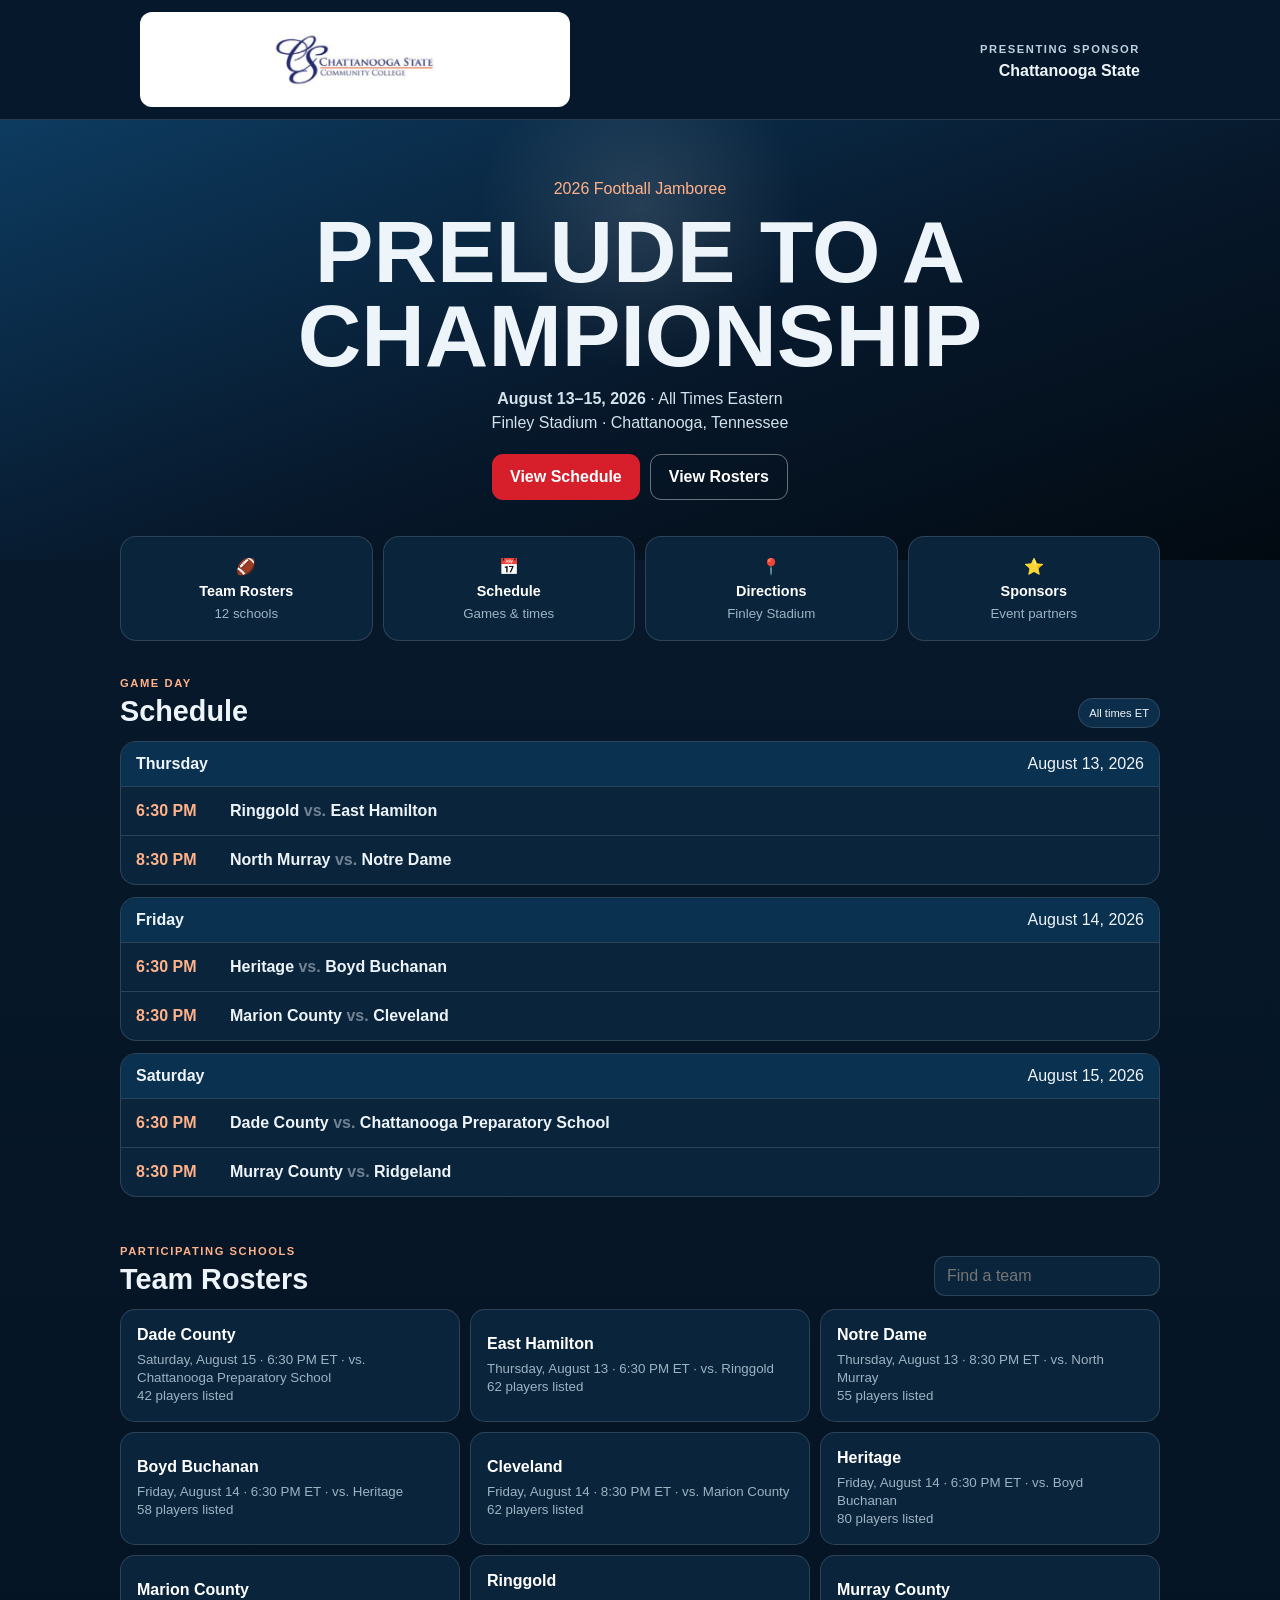
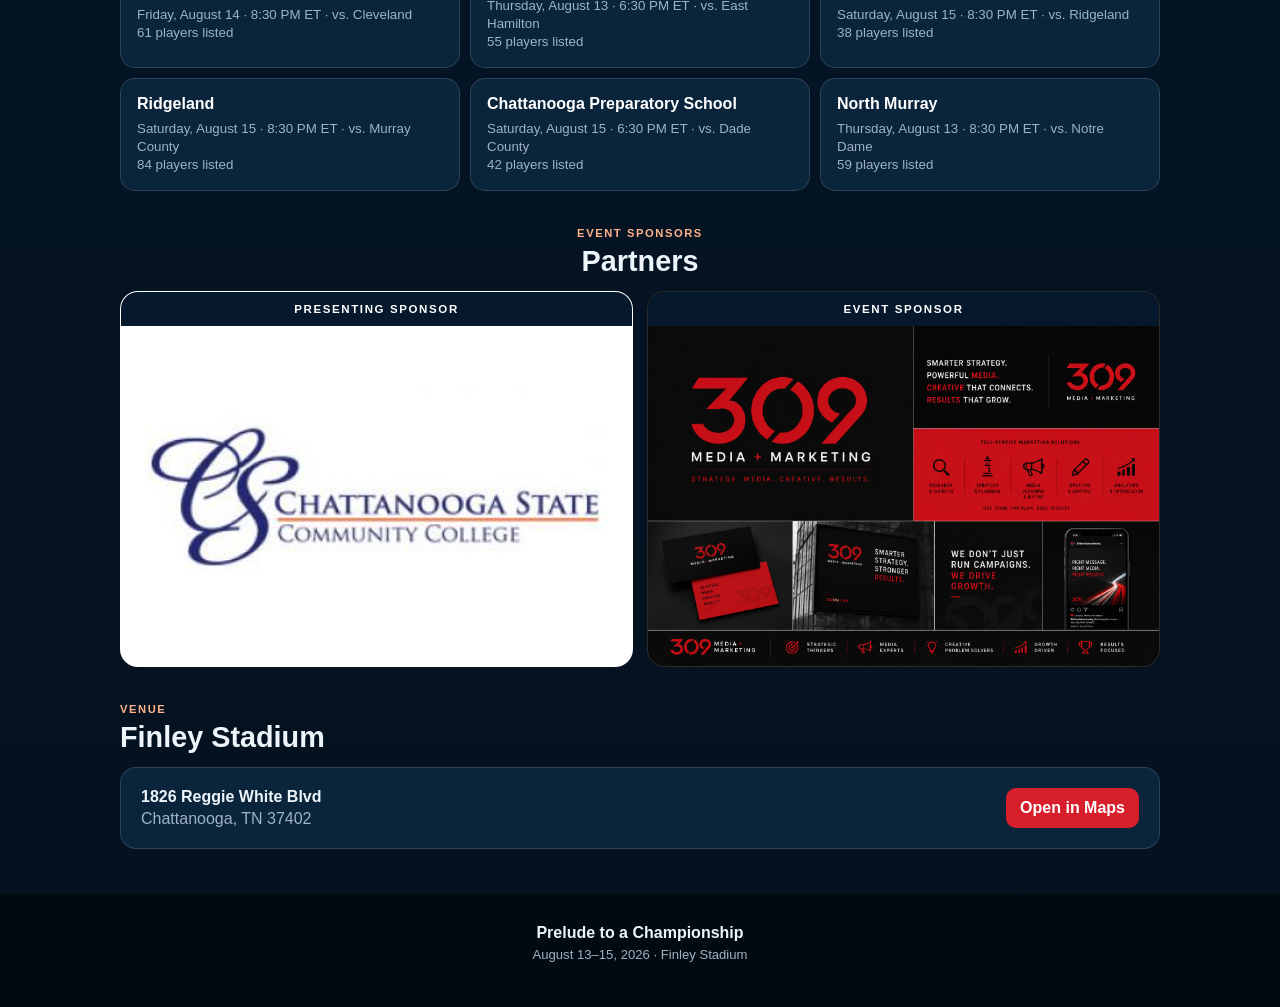
==== commit 7361ca99: "Add files via upload" ====
--- a/index.html
+++ b/index.html
@@ -5,88 +5,4414 @@
 <meta name="viewport" content="width=device-width,initial-scale=1,viewport-fit=cover">
 <meta name="theme-color" content="#06182b">
 <title>Prelude to a Championship</title>
-<link rel="stylesheet" href="styles.css?v=5">
+<style>
+:root{--navy:#06182b;--navy2:#0b2b49;--red:#d71f2b;--text:#eef5fa;--muted:#9eb3c3;--line:rgba(255,255,255,.14)}
+*{box-sizing:border-box}html{scroll-behavior:smooth}body{margin:0;background:linear-gradient(#071a2d,#04111f);color:var(--text);font-family:Arial,Helvetica,sans-serif}button,input{font:inherit}
+.topbar{padding:12px 16px;background:#06182b;border-bottom:1px solid var(--line)}.presenting{max-width:1000px;margin:auto;display:flex;align-items:center;justify-content:space-between;gap:20px}.presenting img{width:min(430px,64vw);max-height:95px;object-fit:contain;background:#fff;padding:8px;border-radius:12px}.presenting div{text-align:right}.presenting span,.kicker{text-transform:uppercase;letter-spacing:.14em;font-size:.7rem;font-weight:800}.presenting span{color:#bfd1df}.presenting strong{display:block;margin-top:5px}
+.hero{min-height:440px;display:grid;place-items:center;text-align:center;background:radial-gradient(circle at 50% 20%,rgba(255,255,255,.12),transparent 22%),linear-gradient(160deg,#0d3b60,#07182b 55%,#020a11)}.hero-inner{padding:36px 18px}.eyebrow,.kicker{color:#ffb28a}.hero h1{font-size:clamp(2.5rem,8vw,5.5rem);line-height:.95;text-transform:uppercase;margin:12px auto;max-width:900px}.hero p{margin:6px 0;color:#d4e2ec}.hero-buttons{display:flex;justify-content:center;gap:10px;flex-wrap:wrap;margin-top:22px}.hero-buttons button{border:0;border-radius:11px;padding:13px 18px;font-weight:900;background:var(--red);color:white;cursor:pointer}.hero-buttons .ghost{background:transparent;border:1px solid rgba(255,255,255,.4)}
+main{width:min(1040px,calc(100% - 18px));margin:-24px auto 45px}.quick-grid{display:grid;grid-template-columns:repeat(4,1fr);gap:10px}.quick-grid a,.quick-grid button{min-height:105px;border:1px solid var(--line);border-radius:16px;background:#0a243b;color:white;text-decoration:none;display:flex;flex-direction:column;align-items:center;justify-content:center;gap:7px;cursor:pointer}.quick-grid strong{font-size:.9rem}.quick-grid small{color:var(--muted)}.section{padding-top:32px;scroll-margin-top:15px}.heading{display:flex;justify-content:space-between;align-items:end;gap:12px;margin-bottom:13px}.heading.centered{justify-content:center;text-align:center}.heading h2{margin:4px 0 0;font-size:1.8rem}.heading input,.search-row input{background:#0a243b;border:1px solid var(--line);color:white;border-radius:11px;padding:10px 12px}.pill{font-size:.7rem;background:#0d2e4a;border:1px solid var(--line);padding:8px 10px;border-radius:999px}
+.day{background:#0a243b;border:1px solid var(--line);border-radius:16px;overflow:hidden;margin-bottom:12px}.day-head{padding:13px 15px;background:#0b3150;display:flex;justify-content:space-between}.game{display:grid;grid-template-columns:82px 1fr;gap:12px;padding:15px;border-top:1px solid var(--line)}.game-time{font-weight:900;color:#ffb28a}.game-teams{font-weight:900}.team-grid{display:grid;grid-template-columns:repeat(3,1fr);gap:10px}.team-card{background:#0a243b;color:white;border:1px solid var(--line);border-radius:15px;min-height:100px;padding:16px;text-align:left;cursor:pointer}.team-card strong{display:block}.team-card small{display:block;margin-top:7px;color:var(--muted);line-height:1.35}
+.sponsor-grid{display:grid;grid-template-columns:1fr 1fr;gap:14px}.sponsor-card{border-radius:18px;overflow:hidden;border:1px solid var(--line);min-height:220px;display:flex;flex-direction:column}.sponsor-title{background:#06182b;color:white;text-align:center;padding:11px;text-transform:uppercase;letter-spacing:.14em;font-size:.72rem;font-weight:900}.sponsor-card img{width:100%;height:100%;min-height:180px;object-fit:contain}.sponsor-card.white{background:white}.sponsor-card.white img{padding:24px}.sponsor-card.black{background:#080808}
+.venue{display:flex;justify-content:space-between;align-items:center;gap:15px;background:#0a243b;border:1px solid var(--line);border-radius:16px;padding:20px}.venue span{display:block;color:var(--muted);margin-top:4px}.venue a{background:var(--red);color:white;padding:11px 14px;border-radius:10px;text-decoration:none;font-weight:800}
+dialog{width:min(760px,calc(100% - 14px));max-height:92vh;border:0;border-radius:18px;padding:0;background:#071b2d;color:white}dialog::backdrop{background:rgba(0,0,0,.8)}.dialog-head{position:sticky;top:0;background:#071b2d;display:flex;justify-content:space-between;gap:12px;padding:17px;border-bottom:1px solid var(--line)}.dialog-head p{color:var(--muted)}.dialog-head button{width:40px;height:40px;border:0;border-radius:50%;background:#17364e;color:white}.search-row{padding:12px 17px 3px}.search-row input{width:100%}.count{padding:8px 17px;color:var(--muted)}.table-wrap{padding:0 12px 18px;overflow:auto}table{width:100%;border-collapse:collapse}th,td{padding:10px 7px;border-bottom:1px solid var(--line);text-align:left}th{font-size:.72rem;text-transform:uppercase;color:var(--muted)}td:first-child{font-weight:900;color:#ffb28a}td:nth-child(2){font-weight:800}
+footer{padding:30px 18px 45px;text-align:center;background:#020a11;display:flex;flex-direction:column;gap:5px}footer span{color:var(--muted);font-size:.82rem}
+@media(max-width:720px){.presenting div{display:none}.quick-grid{grid-template-columns:repeat(2,1fr)}.team-grid{grid-template-columns:repeat(2,1fr)}.sponsor-grid{grid-template-columns:1fr}}@media(max-width:450px){.team-grid{grid-template-columns:1fr}.venue{flex-direction:column;align-items:flex-start}.venue a{width:100%;text-align:center}.heading input{max-width:44vw}.game{grid-template-columns:74px 1fr}}
+</style>
 </head>
 <body>
-<header class="topbar">
-  <div class="presenting">
-    <img src="chattanooga-state.jpg" alt="Chattanooga State Community College">
-    <div><span>Presenting Sponsor</span><strong>Chattanooga State</strong></div>
-  </div>
-</header>
+<header class="topbar"><div class="presenting"><img src="[data-uri]" alt="Chattanooga State Community College"><div><span>Presenting Sponsor</span><strong>Chattanooga State</strong></div></div></header>
 
-<section class="hero">
-  <div class="hero-inner">
-    <div class="eyebrow">2026 Football Jamboree</div>
-    <h1>Prelude to a Championship</h1>
-    <p><strong>August 13–15, 2026</strong> · All Times Eastern</p>
-    <p>Finley Stadium · Chattanooga, Tennessee</p>
-    <div class="hero-buttons">
-      <button data-go="schedule">View Schedule</button>
-      <button class="ghost" data-go="teams">View Rosters</button>
-    </div>
-  </div>
+<section class="hero"><div class="hero-inner">
+<div class="eyebrow">2026 Football Jamboree</div>
+<h1>Prelude to a Championship</h1>
+<p><strong>August 13–15, 2026</strong> · All Times Eastern</p>
+<p>Finley Stadium · Chattanooga, Tennessee</p>
+<div class="hero-buttons"><button data-go="schedule">View Schedule</button><button class="ghost" data-go="teams">View Rosters</button></div>
+</div></section>
+
+<main>
+<section class="quick-grid">
+<button data-go="teams">🏈<strong>Team Rosters</strong><small>12 schools</small></button>
+<button data-go="schedule">📅<strong>Schedule</strong><small>Games & times</small></button>
+<a href="https://www.google.com/maps/search/?api=1&query=Finley+Stadium+1826+Reggie+White+Blvd+Chattanooga+TN+37402" target="_blank" rel="noopener">📍<strong>Directions</strong><small>Finley Stadium</small></a>
+<button data-go="sponsors">⭐<strong>Sponsors</strong><small>Event partners</small></button>
 </section>
 
-<main>
-  <section class="quick-grid">
-    <button data-go="teams">🏈<strong>Team Rosters</strong><small>12 schools</small></button>
-    <button data-go="schedule">📅<strong>Schedule</strong><small>Games & times</small></button>
-    <a href="https://www.google.com/maps/search/?api=1&query=Finley+Stadium+1826+Reggie+White+Blvd+Chattanooga+TN+37402" target="_blank" rel="noopener">📍<strong>Directions</strong><small>Finley Stadium</small></a>
-    <button data-go="sponsors">⭐<strong>Sponsors</strong><small>Event partners</small></button>
-  </section>
+<section id="schedule" class="section">
+<div class="heading"><div><span class="kicker">Game Day</span><h2>Schedule</h2></div><span class="pill">All times ET</span></div>
+<div id="scheduleList"></div>
+</section>
 
-  <section id="schedule" class="section">
-    <div class="heading"><div><span class="kicker">Game Day</span><h2>Schedule</h2></div><span class="pill">All times ET</span></div>
-    <div id="scheduleList"></div>
-  </section>
+<section id="teams" class="section">
+<div class="heading"><div><span class="kicker">Participating Schools</span><h2>Team Rosters</h2></div><input id="teamSearch" type="search" placeholder="Find a team"></div>
+<div id="teamGrid" class="team-grid"></div>
+</section>
 
-  <section id="teams" class="section">
-    <div class="heading">
-      <div><span class="kicker">Participating Schools</span><h2>Team Rosters</h2></div>
-      <input id="teamSearch" type="search" placeholder="Find a team">
-    </div>
-    <div id="teamGrid" class="team-grid"></div>
-  </section>
+<section id="sponsors" class="section">
+<div class="heading centered"><div><span class="kicker">Event Sponsors</span><h2>Partners</h2></div></div>
+<div class="sponsor-grid">
+<article class="sponsor-card white"><div class="sponsor-title">Presenting Sponsor</div><img src="[data-uri]" alt="Chattanooga State Community College"></article>
+<article class="sponsor-card black"><div class="sponsor-title">Event Sponsor</div><img src="[data-uri]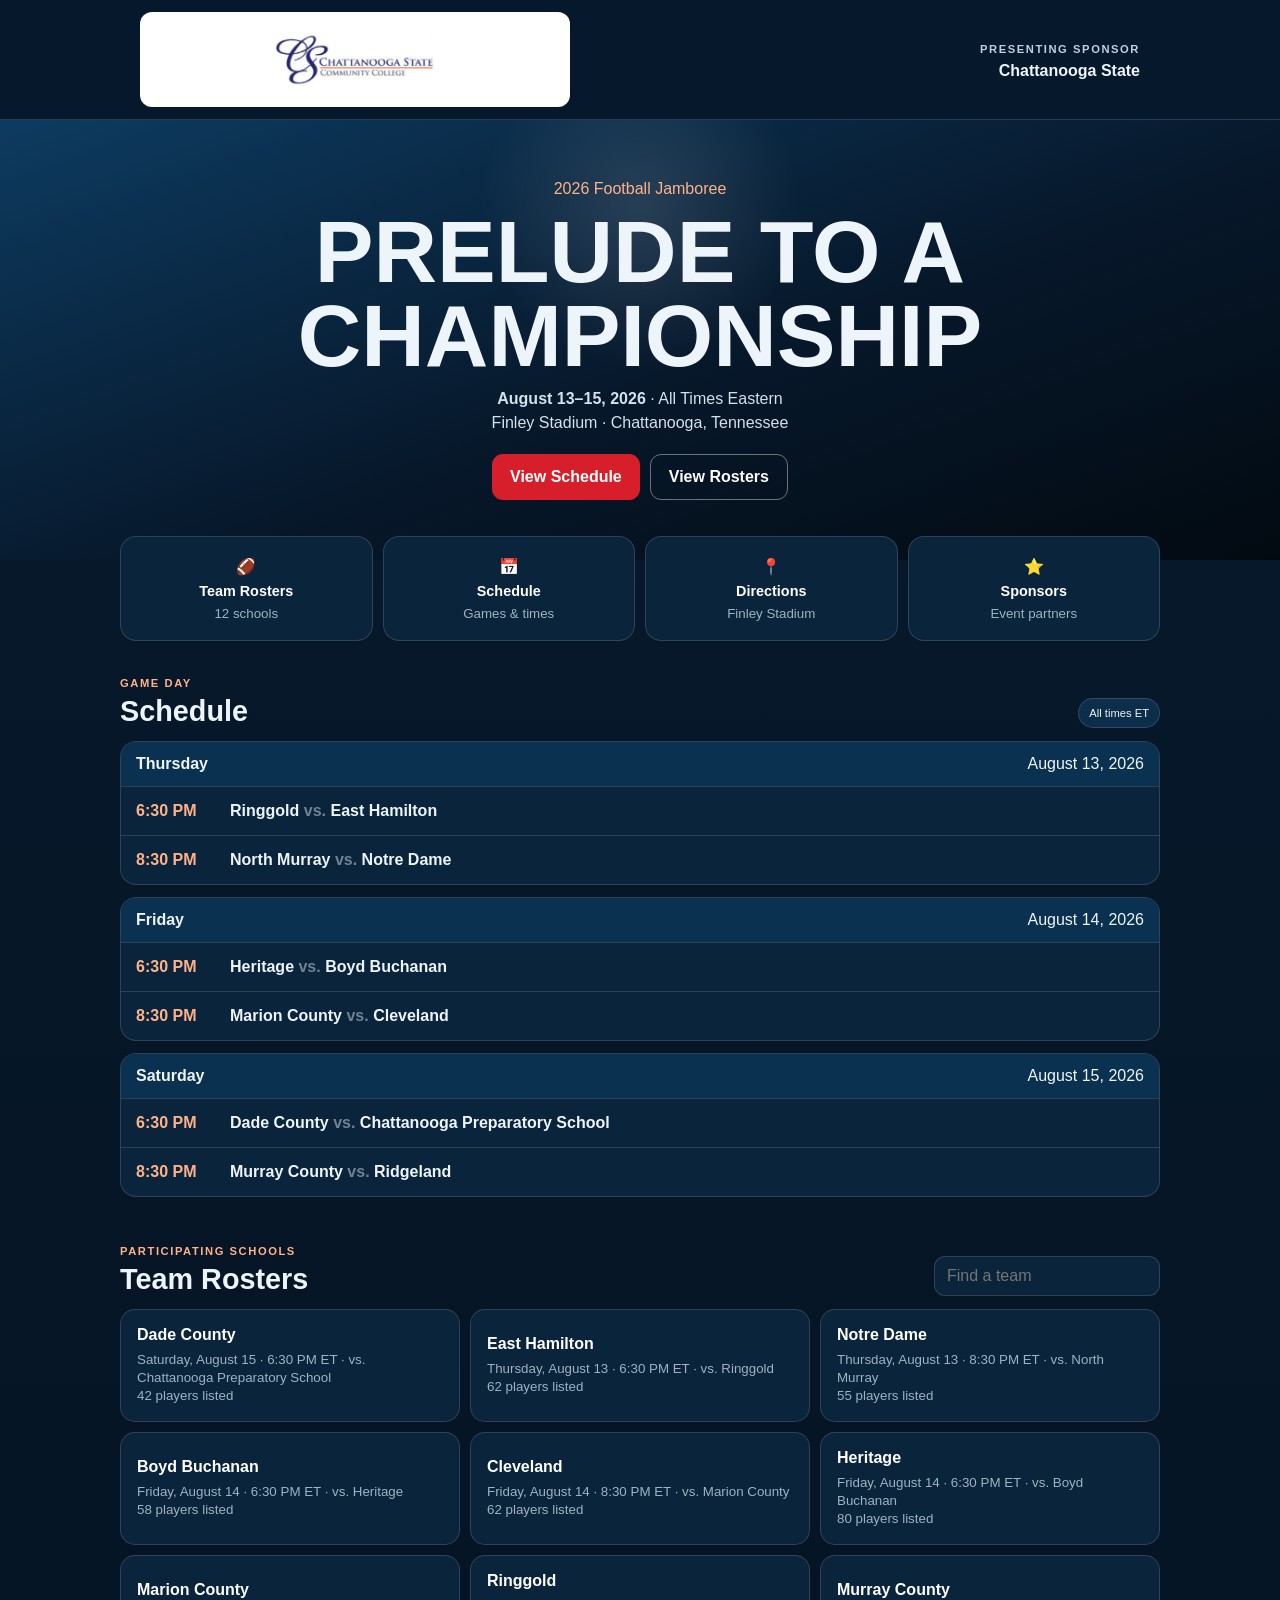
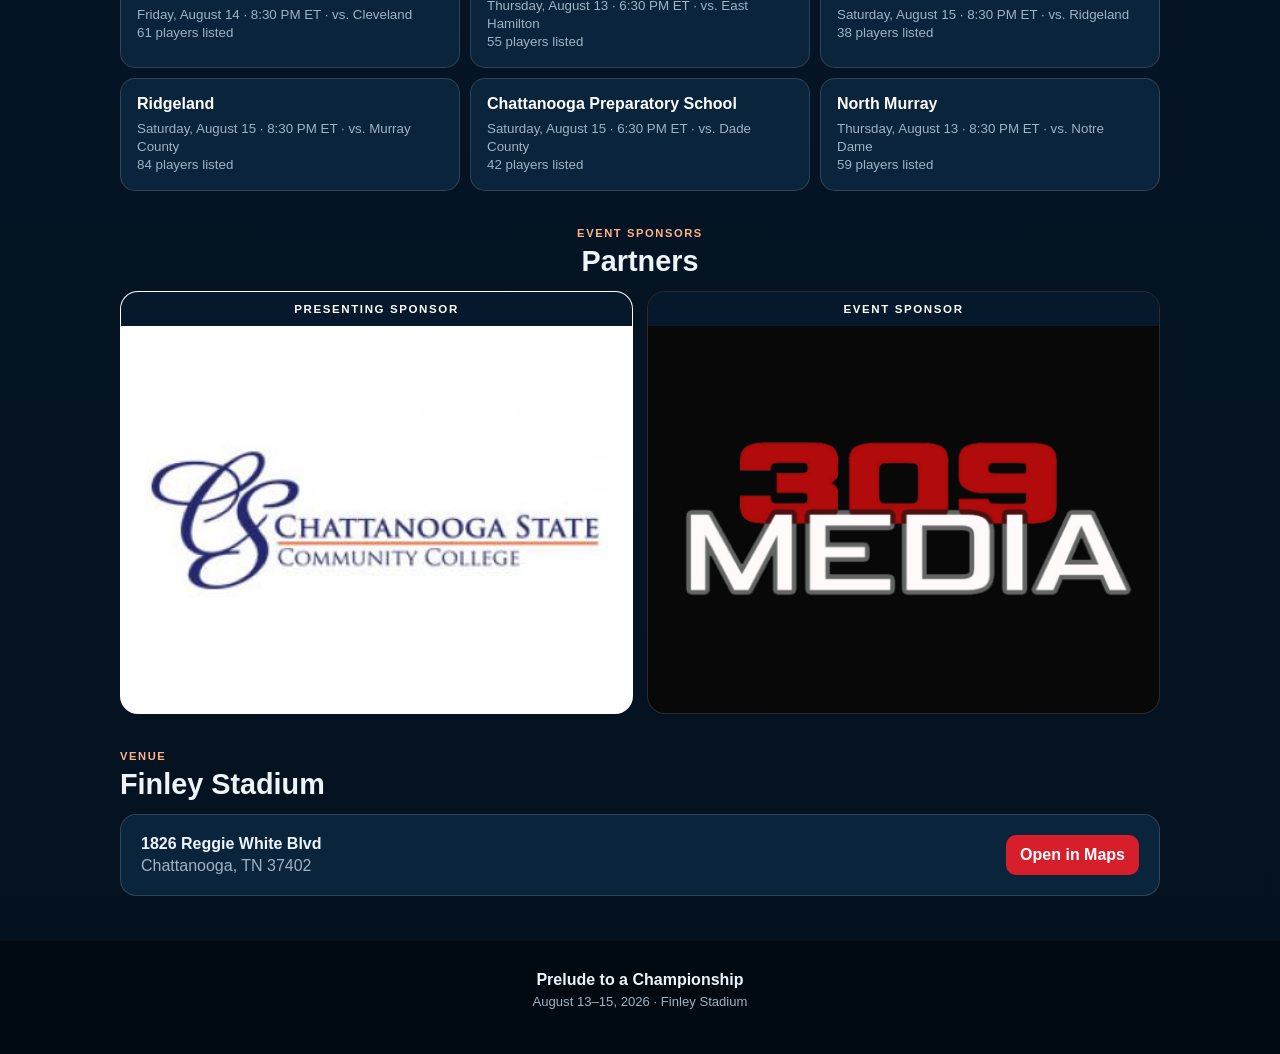
==== commit 136b9554: "Add files via upload" ====
--- a/index.html
+++ b/index.html
@@ -6,7 +6,7 @@
 <meta name="theme-color" content="#06182b">
 <title>Prelude to a Championship</title>
 <style>
-:root{--navy:#06182b;--navy2:#0b2b49;--red:#d71f2b;--text:#eef5fa;--muted:#9eb3c3;--line:rgba(255,255,255,.14)}
+:root{--navy:#06182b;--red:#d71f2b;--text:#eef5fa;--muted:#9eb3c3;--line:rgba(255,255,255,.14)}
 *{box-sizing:border-box}html{scroll-behavior:smooth}body{margin:0;background:linear-gradient(#071a2d,#04111f);color:var(--text);font-family:Arial,Helvetica,sans-serif}button,input{font:inherit}
 .topbar{padding:12px 16px;background:#06182b;border-bottom:1px solid var(--line)}.presenting{max-width:1000px;margin:auto;display:flex;align-items:center;justify-content:space-between;gap:20px}.presenting img{width:min(430px,64vw);max-height:95px;object-fit:contain;background:#fff;padding:8px;border-radius:12px}.presenting div{text-align:right}.presenting span,.kicker{text-transform:uppercase;letter-spacing:.14em;font-size:.7rem;font-weight:800}.presenting span{color:#bfd1df}.presenting strong{display:block;margin-top:5px}
 .hero{min-height:440px;display:grid;place-items:center;text-align:center;background:radial-gradient(circle at 50% 20%,rgba(255,255,255,.12),transparent 22%),linear-gradient(160deg,#0d3b60,#07182b 55%,#020a11)}.hero-inner{padding:36px 18px}.eyebrow,.kicker{color:#ffb28a}.hero h1{font-size:clamp(2.5rem,8vw,5.5rem);line-height:.95;text-transform:uppercase;margin:12px auto;max-width:900px}.hero p{margin:6px 0;color:#d4e2ec}.hero-buttons{display:flex;justify-content:center;gap:10px;flex-wrap:wrap;margin-top:22px}.hero-buttons button{border:0;border-radius:11px;padding:13px 18px;font-weight:900;background:var(--red);color:white;cursor:pointer}.hero-buttons .ghost{background:transparent;border:1px solid rgba(255,255,255,.4)}
@@ -18,60 +18,28 @@
 footer{padding:30px 18px 45px;text-align:center;background:#020a11;display:flex;flex-direction:column;gap:5px}footer span{color:var(--muted);font-size:.82rem}
 @media(max-width:720px){.presenting div{display:none}.quick-grid{grid-template-columns:repeat(2,1fr)}.team-grid{grid-template-columns:repeat(2,1fr)}.sponsor-grid{grid-template-columns:1fr}}@media(max-width:450px){.team-grid{grid-template-columns:1fr}.venue{flex-direction:column;align-items:flex-start}.venue a{width:100%;text-align:center}.heading input{max-width:44vw}.game{grid-template-columns:74px 1fr}}
 </style>
+<script>
+if ('serviceWorker' in navigator) {
+  navigator.serviceWorker.getRegistrations().then(regs => regs.forEach(reg => reg.unregister()));
+}
+if ('caches' in window) {
+  caches.keys().then(keys => keys.forEach(key => caches.delete(key)));
+}
+</script>
 </head>
 <body>
-<header class="topbar"><div class="presenting"><img src="[data-uri]" alt="Chattanooga State Community College"><div><span>Presenting Sponsor</span><strong>Chattanooga State</strong></div></div></header>
-
-<section class="hero"><div class="hero-inner">
-<div class="eyebrow">2026 Football Jamboree</div>
-<h1>Prelude to a Championship</h1>
-<p><strong>August 13–15, 2026</strong> · All Times Eastern</p>
-<p>Finley Stadium · Chattanooga, Tennessee</p>
-<div class="hero-buttons"><button data-go="schedule">View Schedule</button><button class="ghost" data-go="teams">View Rosters</button></div>
-</div></section>
-
+<header class="topbar"><div class="presenting"><img src="chattanooga-state.jpg" alt="Chattanooga State Community College"><div><span>Presenting Sponsor</span><strong>Chattanooga State</strong></div></div></header>
+<section class="hero"><div class="hero-inner"><div class="eyebrow">2026 Football Jamboree</div><h1>Prelude to a Championship</h1><p><strong>August 13–15, 2026</strong> · All Times Eastern</p><p>Finley Stadium · Chattanooga, Tennessee</p><div class="hero-buttons"><button data-go="schedule">View Schedule</button><button class="ghost" data-go="teams">View Rosters</button></div></div></section>
 <main>
-<section class="quick-grid">
-<button data-go="teams">🏈<strong>Team Rosters</strong><small>12 schools</small></button>
-<button data-go="schedule">📅<strong>Schedule</strong><small>Games & times</small></button>
-<a href="https://www.google.com/maps/search/?api=1&query=Finley+Stadium+1826+Reggie+White+Blvd+Chattanooga+TN+37402" target="_blank" rel="noopener">📍<strong>Directions</strong><small>Finley Stadium</small></a>
-<button data-go="sponsors">⭐<strong>Sponsors</strong><small>Event partners</small></button>
-</section>
-
-<section id="schedule" class="section">
-<div class="heading"><div><span class="kicker">Game Day</span><h2>Schedule</h2></div><span class="pill">All times ET</span></div>
-<div id="scheduleList"></div>
-</section>
-
-<section id="teams" class="section">
-<div class="heading"><div><span class="kicker">Participating Schools</span><h2>Team Rosters</h2></div><input id="teamSearch" type="search" placeholder="Find a team"></div>
-<div id="teamGrid" class="team-grid"></div>
-</section>
-
-<section id="sponsors" class="section">
-<div class="heading centered"><div><span class="kicker">Event Sponsors</span><h2>Partners</h2></div></div>
-<div class="sponsor-grid">
-<article class="sponsor-card white"><div class="sponsor-title">Presenting Sponsor</div><img src="[data-uri]" alt="Chattanooga State Community College"></article>
-<article class="sponsor-card black"><div class="sponsor-title">Event Sponsor</div><img src="[data-uri]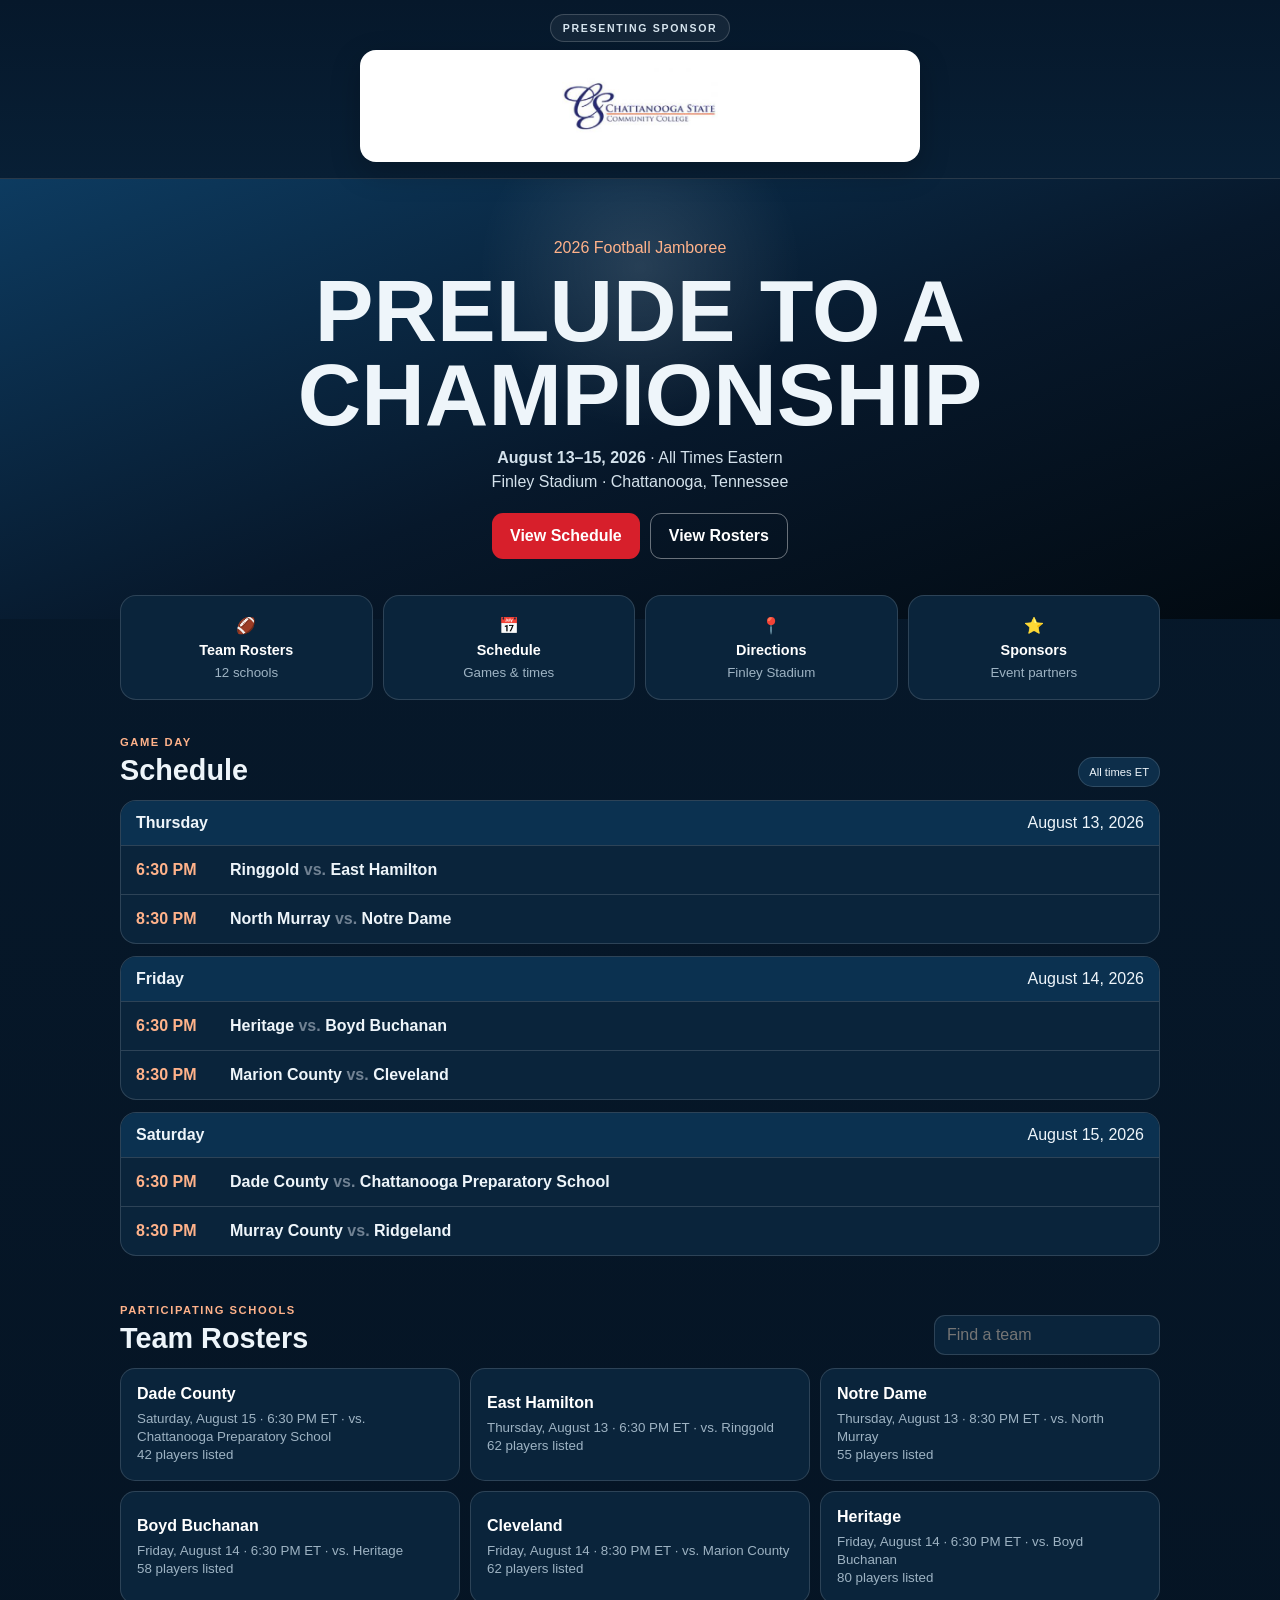
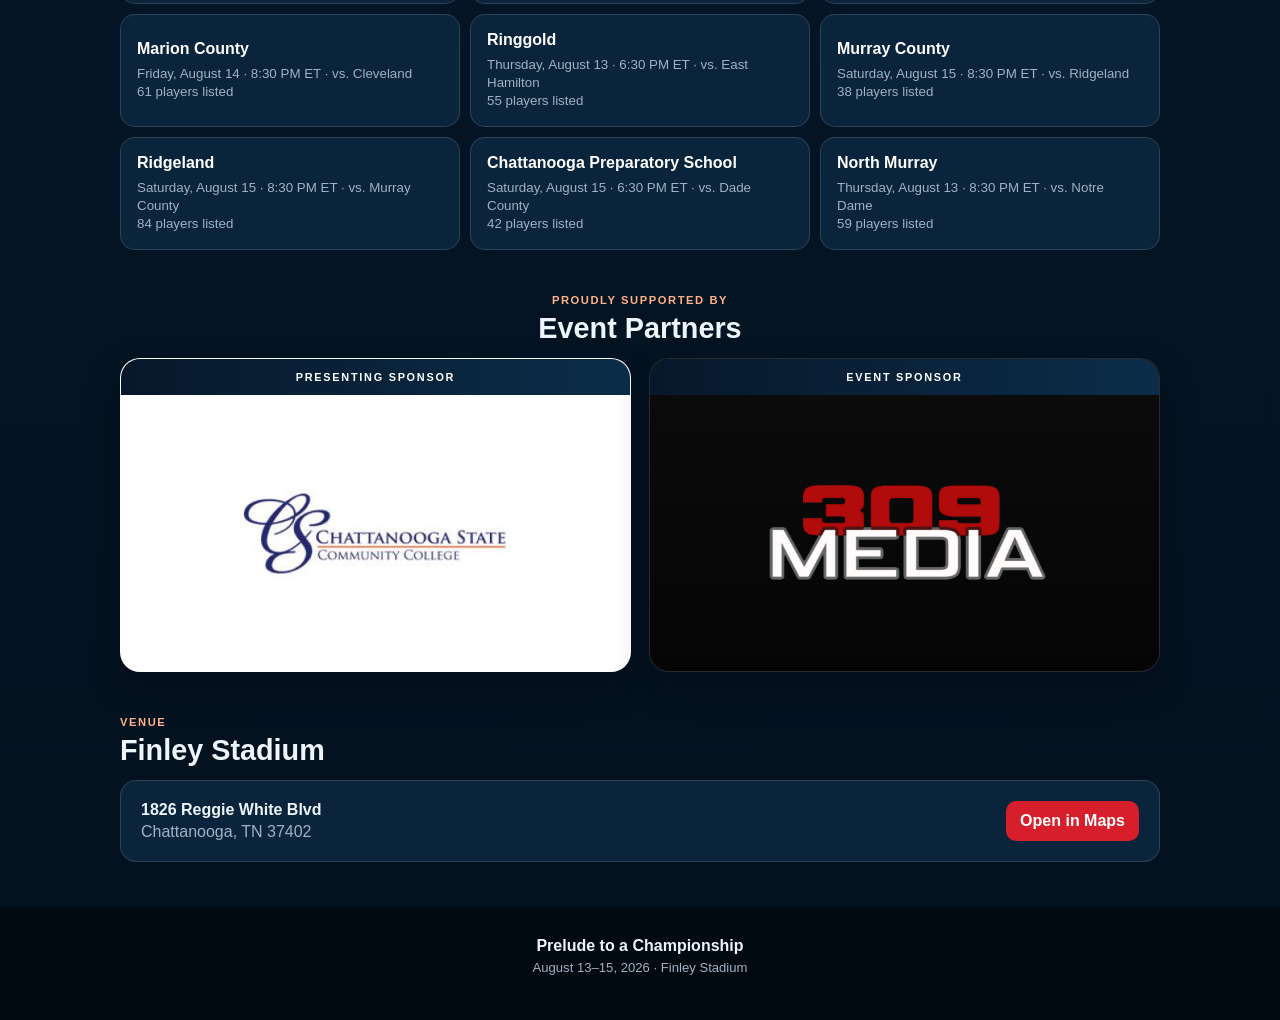
==== commit dcc05e1f: "Add files via upload" ====
--- a/index.html
+++ b/index.html
@@ -16,6 +16,103 @@
 .venue{display:flex;justify-content:space-between;align-items:center;gap:15px;background:#0a243b;border:1px solid var(--line);border-radius:16px;padding:20px}.venue span{display:block;color:var(--muted);margin-top:4px}.venue a{background:var(--red);color:white;padding:11px 14px;border-radius:10px;text-decoration:none;font-weight:800}
 dialog{width:min(760px,calc(100% - 14px));max-height:92vh;border:0;border-radius:18px;padding:0;background:#071b2d;color:white}dialog::backdrop{background:rgba(0,0,0,.8)}.dialog-head{position:sticky;top:0;background:#071b2d;display:flex;justify-content:space-between;gap:12px;padding:17px;border-bottom:1px solid var(--line)}.dialog-head p{color:var(--muted)}.dialog-head button{width:40px;height:40px;border:0;border-radius:50%;background:#17364e;color:white}.search-row{padding:12px 17px 3px}.search-row input{width:100%}.count{padding:8px 17px;color:var(--muted)}.table-wrap{padding:0 12px 18px;overflow:auto}table{width:100%;border-collapse:collapse}th,td{padding:10px 7px;border-bottom:1px solid var(--line);text-align:left}th{font-size:.72rem;text-transform:uppercase;color:var(--muted)}td:first-child{font-weight:900;color:#ffb28a}td:nth-child(2){font-weight:800}
 footer{padding:30px 18px 45px;text-align:center;background:#020a11;display:flex;flex-direction:column;gap:5px}footer span{color:var(--muted);font-size:.82rem}
+
+/* Sponsor polish */
+.topbar{
+  padding:14px 16px 16px;
+  background:linear-gradient(180deg,#06182b 0%,#081f35 100%);
+}
+.presenting{
+  max-width:1000px;
+  margin:auto;
+  display:flex;
+  flex-direction:column;
+  align-items:center;
+  justify-content:center;
+  gap:8px;
+}
+.presenting-badge{
+  display:inline-flex;
+  align-items:center;
+  justify-content:center;
+  min-height:28px;
+  padding:6px 12px;
+  border:1px solid rgba(255,255,255,.18);
+  border-radius:999px;
+  background:rgba(255,255,255,.06);
+  color:#d7e5ef;
+  text-transform:uppercase;
+  letter-spacing:.16em;
+  font-size:.66rem;
+  font-weight:900;
+}
+.presenting-logo-wrap{
+  width:min(560px,92vw);
+  background:#fff;
+  border-radius:16px;
+  padding:10px 18px;
+  box-shadow:0 10px 30px rgba(0,0,0,.22);
+}
+.presenting-logo-wrap img{
+  width:100%;
+  max-height:92px;
+  object-fit:contain;
+  display:block;
+  margin:auto;
+}
+.sponsors-section{
+  padding-top:40px;
+  padding-bottom:8px;
+}
+.sponsor-grid{
+  gap:18px;
+}
+.sponsor-card{
+  min-height:250px;
+  border-radius:20px;
+  box-shadow:0 16px 36px rgba(0,0,0,.24);
+}
+.sponsor-title{
+  padding:12px 14px;
+  font-size:.68rem;
+  letter-spacing:.16em;
+  background:linear-gradient(90deg,#07182b,#0b2d49);
+}
+.sponsor-logo-stage{
+  flex:1;
+  display:flex;
+  align-items:center;
+  justify-content:center;
+  min-height:210px;
+}
+.chatt-stage{
+  background:#fff;
+  padding:28px 30px;
+}
+.chatt-stage img{
+  width:min(100%,560px);
+  max-height:150px;
+  object-fit:contain;
+  display:block;
+}
+.media-stage{
+  background:linear-gradient(180deg,#0b0b0b,#050505);
+  padding:18px;
+}
+.media-stage img{
+  width:100%;
+  max-height:240px;
+  object-fit:contain;
+  display:block;
+}
+@media(max-width:720px){
+  .sponsor-grid{grid-template-columns:1fr}
+  .sponsor-card{min-height:0}
+  .sponsor-logo-stage{min-height:180px}
+  .chatt-stage{padding:24px}
+  .media-stage{padding:14px}
+}
+
 @media(max-width:720px){.presenting div{display:none}.quick-grid{grid-template-columns:repeat(2,1fr)}.team-grid{grid-template-columns:repeat(2,1fr)}.sponsor-grid{grid-template-columns:1fr}}@media(max-width:450px){.team-grid{grid-template-columns:1fr}.venue{flex-direction:column;align-items:flex-start}.venue a{width:100%;text-align:center}.heading input{max-width:44vw}.game{grid-template-columns:74px 1fr}}
 </style>
 <script>
@@ -28,13 +125,38 @@
 </script>
 </head>
 <body>
-<header class="topbar"><div class="presenting"><img src="chattanooga-state.jpg" alt="Chattanooga State Community College"><div><span>Presenting Sponsor</span><strong>Chattanooga State</strong></div></div></header>
+<header class="topbar">
+  <div class="presenting">
+    <div class="presenting-badge">Presenting Sponsor</div>
+    <div class="presenting-logo-wrap">
+      <img src="chattanooga-state.jpg" alt="Chattanooga State Community College">
+    </div>
+  </div>
+</header>
 <section class="hero"><div class="hero-inner"><div class="eyebrow">2026 Football Jamboree</div><h1>Prelude to a Championship</h1><p><strong>August 13–15, 2026</strong> · All Times Eastern</p><p>Finley Stadium · Chattanooga, Tennessee</p><div class="hero-buttons"><button data-go="schedule">View Schedule</button><button class="ghost" data-go="teams">View Rosters</button></div></div></section>
 <main>
 <section class="quick-grid"><button data-go="teams">🏈<strong>Team Rosters</strong><small>12 schools</small></button><button data-go="schedule">📅<strong>Schedule</strong><small>Games & times</small></button><a href="https://www.google.com/maps/search/?api=1&query=Finley+Stadium+1826+Reggie+White+Blvd+Chattanooga+TN+37402" target="_blank" rel="noopener">📍<strong>Directions</strong><small>Finley Stadium</small></a><button data-go="sponsors">⭐<strong>Sponsors</strong><small>Event partners</small></button></section>
 <section id="schedule" class="section"><div class="heading"><div><span class="kicker">Game Day</span><h2>Schedule</h2></div><span class="pill">All times ET</span></div><div id="scheduleList"></div></section>
 <section id="teams" class="section"><div class="heading"><div><span class="kicker">Participating Schools</span><h2>Team Rosters</h2></div><input id="teamSearch" type="search" placeholder="Find a team"></div><div id="teamGrid" class="team-grid"></div></section>
-<section id="sponsors" class="section"><div class="heading centered"><div><span class="kicker">Event Sponsors</span><h2>Partners</h2></div></div><div class="sponsor-grid"><article class="sponsor-card white"><div class="sponsor-title">Presenting Sponsor</div><img src="chattanooga-state.jpg" alt="Chattanooga State Community College"></article><article class="sponsor-card black"><div class="sponsor-title">Event Sponsor</div><img src="2022%20309%20Logo%20from%20Web%20(6).png" alt="309 Media + Marketing"></article></div></section>
+<section id="sponsors" class="section sponsors-section">
+  <div class="heading centered">
+    <div><span class="kicker">Proudly Supported By</span><h2>Event Partners</h2></div>
+  </div>
+  <div class="sponsor-grid">
+    <article class="sponsor-card white">
+      <div class="sponsor-title">Presenting Sponsor</div>
+      <div class="sponsor-logo-stage chatt-stage">
+        <img src="chattanooga-state.jpg" alt="Chattanooga State Community College">
+      </div>
+    </article>
+    <article class="sponsor-card black">
+      <div class="sponsor-title">Event Sponsor</div>
+      <div class="sponsor-logo-stage media-stage">
+        <img src="2022%20309%20Logo%20from%20Web%20(6).png" alt="309 Media + Marketing">
+      </div>
+    </article>
+  </div>
+</section>
 <section class="section"><div class="heading"><div><span class="kicker">Venue</span><h2>Finley Stadium</h2></div></div><div class="venue"><div><strong>1826 Reggie White Blvd</strong><span>Chattanooga, TN 37402</span></div><a href="https://www.google.com/maps/search/?api=1&query=Finley+Stadium+1826+Reggie+White+Blvd+Chattanooga+TN+37402" target="_blank" rel="noopener">Open in Maps</a></div></section>
 </main>
 <dialog id="rosterDialog"><div class="dialog-head"><div><span class="kicker">Official 2026 Roster</span><h2 id="teamName"></h2><p id="matchup"></p></div><button id="closeDialog" aria-label="Close">✕</button></div><div class="search-row"><input id="playerSearch" type="search" placeholder="Search player, #, position"></div><div id="rosterCount" class="count"></div><div class="table-wrap"><table><thead><tr><th>#</th><th>Player</th><th>Pos.</th><th>Grade</th></tr></thead><tbody id="rosterBody"></tbody></table></div></dialog>
